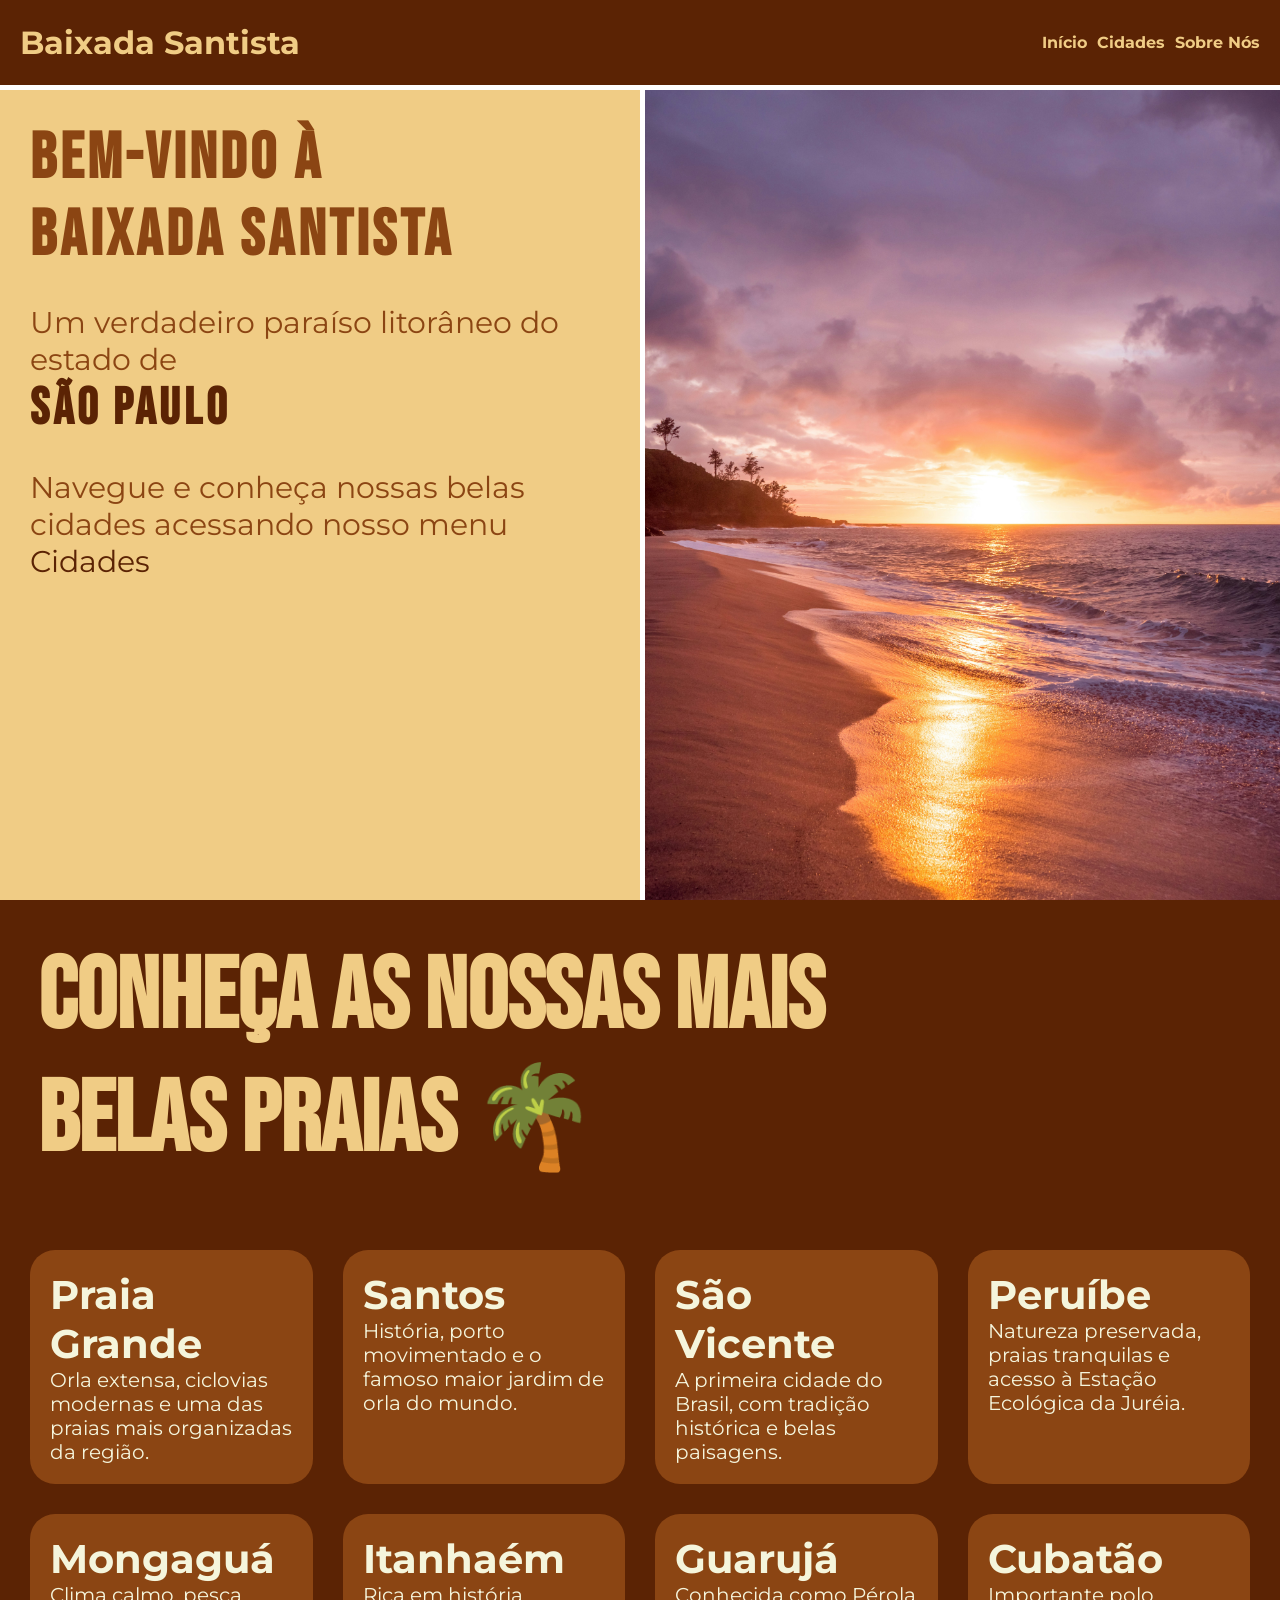
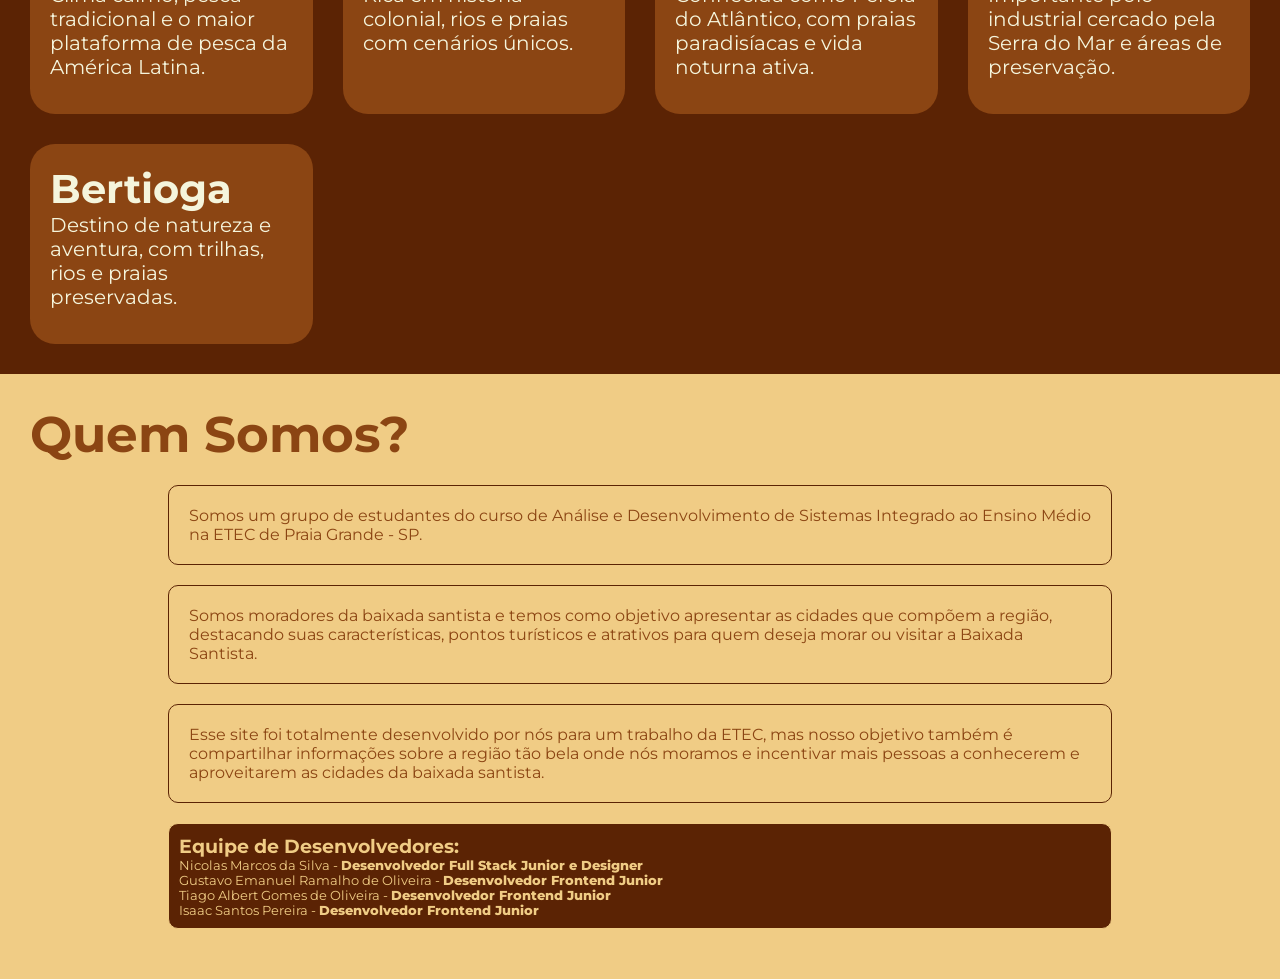
==== index.html @ 5cf37fca "responsividade corrigida e navegação das páginas com o path correto" ====
<!doctype html>
<html lang="en">
  <head>
    <meta charset="UTF-8" />
    <meta name="viewport" content="width=device-width, initial-scale=1.0" />

    <link rel="stylesheet" href="./src/css/vars.css" />
    <link rel="stylesheet" href="./src/css/reset.css" />
    <link rel="stylesheet" href="./src/css/style.css" />
    <link rel="stylesheet" href="./src/css/animations.css" />

    <link
      rel="shortcut icon"
      href="./src/img/wave-abstract.jpg"
      type="image/x-icon"
    />
    <link rel="preconnect" href="https://fonts.googleapis.com" />
    <link rel="preconnect" href="https://fonts.gstatic.com" crossorigin />
    <link
      href="https://fonts.googleapis.com/css2?family=Bebas+Neue&family=Cinzel:wght@400..900&family=Figtree:ital,wght@0,300..900;1,300..900&family=Montserrat:ital,wght@0,100..900;1,100..900&family=Syne:wght@400..800&display=swap"
      rel="stylesheet"
    />
    <title>Baixada Santista</title>
  </head>
  <body id="home">
    <header class="header-navigation">
      <h1>Baixada Santista</h1>
      <nav>
        <ul>
          <li><a href="#home">Início</a></li>
          <li><span class="cities-btn">Cidades</span></li>
          <li><a href="#about-page">Sobre Nós</a></li>
        </ul>
      </nav>
    </header>

    <section class="welcome-section">
      <div class="container-text">
        <h2>
          Bem-vindo à <br />
          <span id="baixada-santista"> Baixada Santista </span>
        </h2>
        <p>
          Um verdadeiro paraíso litorâneo do estado de <br />
          <span class="sao-paulo">São Paulo</span>
        </p>

        <p>
          Navegue e conheça nossas belas cidades acessando nosso menu
          <span class="cities-btn">Cidades</span>
        </p>
      </div>
      <img src="./src/img/por-do-sol.jpg" alt="Homem na praia" />
      <ul id="cities-list">
        <li><a href="./src/pages/praia-grande.html">Praia Grande</a></li>
        <li><a href="./src/pages/santos.html">Santos</a></li>
        <li><a href="./src/pages/sao-vicente.html">São Vicente</a></li>
        <li><a href="./src/pages/peruibe.html">Peruíbe</a></li>
        <li><a href="./src/pages/mongagua.html">Mongaguá</a></li>
        <li><a href="./src/pages/itanhaem.html">Itanhaém</a></li>
        <li><a href="./src/pages/guaruja.html">Guarujá</a></li>
        <li><a href="./src/pages/cubatao.html">Cubatão</a></li>
        <li><a href="./src/pages/bertioga.html">Bertioga</a></li>
      </ul>
    </section>

    <section id="cities">
      <h2>
        Conheça as nossas mais <br />
        belas praias 🌴
      </h2>

      <ul id="cities-cards">
        <li class="cards">
          <a href="./src/pages/praia-grande.html">
            <div class="text-container">
              <h3>Praia Grande</h3>
              <p>
                Orla extensa, ciclovias modernas e uma das praias mais
                organizadas da região.
              </p>
            </div>
          </a>
        </li>

        <li class="cards">
          <a href="./src/pages/santos.html">
            <div class="text-container">
              <h3>Santos</h3>
              <p>
                História, porto movimentado e o famoso maior jardim de orla do
                mundo.
              </p>
            </div>
          </a>
        </li>

        <li class="cards">
          <a href="./src/pages/sao-vicente.html">
            <div class="text-container">
              <h3>São Vicente</h3>
              <p>
                A primeira cidade do Brasil, com tradição histórica e belas
                paisagens.
              </p>
            </div>
          </a>
        </li>

        <li class="cards">
          <a href="./src/pages/peruibe.html">
            <div class="text-container">
              <h3>Peruíbe</h3>
              <p>
                Natureza preservada, praias tranquilas e acesso à Estação
                Ecológica da Juréia.
              </p>
            </div>
          </a>
        </li>

        <li class="cards">
          <a href="./src/pages/mongagua.html">
            <div class="text-container">
              <h3>Mongaguá</h3>
              <p>
                Clima calmo, pesca tradicional e o maior plataforma de pesca da
                América Latina.
              </p>
            </div>
          </a>
        </li>

        <li class="cards">
          <a href="./src/pages/itanhaem.html">
            <div class="text-container">
              <h3>Itanhaém</h3>
              <p>
                Rica em história colonial, rios e praias com cenários únicos.
              </p>
            </div>
          </a>
        </li>

        <li class="cards">
          <a href="./src/pages/guaruja.html">
            <div class="text-container">
              <h3>Guarujá</h3>
              <p>
                Conhecida como Pérola do Atlântico, com praias paradisíacas e
                vida noturna ativa.
              </p>
            </div>
          </a>
        </li>

        <li class="cards">
          <a href="./src/pages/cubatao.html">
            <div class="text-container">
              <h3>Cubatão</h3>
              <p>
                Importante polo industrial cercado pela Serra do Mar e áreas de
                preservação.
              </p>
            </div>
          </a>
        </li>

        <li class="cards">
          <a href="./src/pages/bertioga.html">
            <div class="text-container">
              <h3>Bertioga</h3>
              <p>
                Destino de natureza e aventura, com trilhas, rios e praias
                preservadas.
              </p>
            </div>
          </a>
        </li>
      </ul>
    </section>

    <section id="about-page">
      <h1>Quem Somos?</h1>
      <div class="about-group">
        <ul class="about-group-texts">
          <li>
            <p>
              Somos um grupo de estudantes do curso de Análise e Desenvolvimento
              de Sistemas Integrado ao Ensino Médio na ETEC de Praia Grande -
              SP.
            </p>
          </li>
          <li>
            <p>
              Somos moradores da baixada santista e temos como objetivo
              apresentar as cidades que compõem a região, destacando suas
              características, pontos turísticos e atrativos para quem deseja
              morar ou visitar a Baixada Santista.
            </p>
          </li>

          <li>
            <p>
              Esse site foi totalmente desenvolvido por nós para um trabalho da
              ETEC, mas nosso objetivo também é compartilhar informações sobre a
              região tão bela onde nós moramos e incentivar mais pessoas a
              conhecerem e aproveitarem as cidades da baixada santista.
            </p>
          </li>
        </ul>
        <ul id="members">
          <li>
            <h2>Equipe de Desenvolvedores:</h2>
            <p>
              Nicolas Marcos da Silva -
              <span>Desenvolvedor Full Stack Junior e Designer </span>
            </p>
          </li>
          <li>
            <p>
              Gustavo Emanuel Ramalho de Oliveira -
              <span>Desenvolvedor Frontend Junior</span>
            </p>
          </li>
          <li>
            <p>
              Tiago Albert Gomes de Oliveira -
              <span>Desenvolvedor Frontend Junior</span>
            </p>
          </li>
          <li>
            <p>
              Isaac Santos Pereira - <span>Desenvolvedor Frontend Junior</span>
            </p>
          </li>
        </ul>
      </div>
    </section>
    <script src="./src/scripts/script.js"></script>
  </body>
</html>
---- src/css/vars.css ----
:root {
  --primary: #f0cc85;
  --secondary: #5b2304;
  --text: #8b4513;
}
---- src/css/style.css ----
html {
  scroll-behavior: smooth;
  overflow-x: hidden;
  max-width: 100vw;
}

body {
  font-family: "Montserrat", sans-serif;
  background-color: var(--primary);
  color: var(--text);
  overflow-x: hidden;
  max-width: 100vw;
}

/* Página Inicial */

.header-navigation {
  display: flex;
  justify-content: space-between;
  align-items: center;
  padding: 0 20px;
  width: 100vw;
  height: 10vh;
  font-size: clamp(8px, 2vw, 16px);
  /* border-bottom: solid 4px ; */
  background-color: var(--secondary);
  color: var(--primary);
  position: fixed;
  border-bottom: solid 5px white;
  z-index: 100;
}

.header-navigation nav ul {
  display: flex;
  gap: 10px;
  font-weight: 700;
  position: relative;
}
.header-navigation ul li{
  position: relative;
}
.header-navigation ul li a::after, .cities-btn::after {
  content: "";
  position: absolute;
  left: 0;
  bottom: -3px;
  height: 2px;
  background-color: white;
  width: 0%; 
  transition: width 0.4s ease-in-out;
}

.header-navigation ul li a:hover::after, 
.cities-btn:hover::after{
  width: 100%;
}

.welcome-section {
  display: flex;
  justify-content: space-between;
  height: 90vh;
  width: 100%;
  margin-top: 10vh;
}
.welcome-section img {
  width: 50%;
  height: 100%;
  /* border-radius: 40px 0 0 40px; */
  border-left: solid 5px white;
  border-right: none;
  object-fit: cover;
  animation: enter 1s ease-in-out;
}

.container-text {
  padding: 30px;
  width: 50%;
}

.container-text h2 {
  animation: fadeIn 1s ease-out;
  font-family: "Bebas Neue";
  letter-spacing: 4px;
  font-size: clamp(16px, 5vw, 80px);
}

.container-text p{
  font-size: clamp(10px, 3vw, 30px);
  margin-top: 30px;
  animation: fadeIn 1.5s ease-out;
}

p{
  animation: fadeIn 1.5s ease-out;
}

.sao-paulo {
  font-family: "Bebas Neue", sans-serif;
  color: var(--secondary);
  font-size: 4vw;
  font-weight: 700;
  letter-spacing: 4px;
  margin-top: 10px;
  animation: 1s fadeIn alternate forwards;
  position: relative;
}

.container-text .cities-btn {
  color: var(--secondary);
}

.cities-btn {
  cursor: pointer;
}

#cities-list {
  display: flex;
  flex-direction: column;
  align-items: center;
  justify-content: center;
  gap: 30px;
  border-radius: 20px;
  background-color: var(--secondary);
  padding: 30px;
  padding-top: 220px;
  position: fixed;
  top: 10vh;
  right: 0;
  z-index: 100;
  overflow-y: auto;
  max-height: 40vh;
  transform: translateX(100%);
  color: white;
  border: solid 2px;
}

#cities-list li a {
  transition: 0.5s all ease;
  cursor: pointer;
  padding: 15px;
  border-radius: 10px;
}

#cities-list li a:hover {
  background-color: var(--primary);
  color: var(--secondary);
}

/* Fim da primeira página */

.city-page {
  min-height: 90vh;
}
 
.about-city {
  display: flex;
  height: 100%;
  width: 100%;
}

.about-city-texts {
  width: 50%;
  height: 50%;
  /* padding-top: 10vh; */
  padding: 10vh 30px 30px 30px;
}

.city-name {
  color: var(--secondary);
  font-size: clamp(20px,10vw, 100px);
  font-weight: 700;
  font-family: 'Bebas Neue';
  letter-spacing: 4px;
  margin-top: 5vh;
  animation: 1s fadeIn alternate forwards;
}

.about-city-texts p {
  margin: 15px;
  font-size: clamp(12px, 2vw, 20px);
}

.city-img {
  width: 50%;
  height: 90vh;
  position: fixed;
  top: 10vh;
  right: 0;
  border-left: solid 4px;
  object-fit: cover;
  animation: 1s enter ease-in-out forwards;
}

#cubatao img{
  object-position:30% ;
}

#cities{
  min-height: 100vh;
  /* background-color: black; */
  background-color: var(--secondary);
  color: var(--primary);
}

#cities h2{
  font-family:'Bebas Neue', sans-serif;
  font-size: clamp(20px, 10vw, 100px);
  color: var(--primary);
  width: 100%;
  padding: 3vw; 
  /* letter-spacing: 3px; */
}

#cities-cards {
  display: grid;
  grid-template-columns: repeat(auto-fit, minmax(250px ,1fr));
  gap: 30px; 
  padding: 30px;
}

.cards{
  display: flex;
  justify-content: center;
  align-items: center;
  background-color:saddlebrown; 
  color: beige;
  /* padding: 30px; */
  min-height: 200px;
  height: 100%;
  border-radius: 25px;
  transition: 0.5s;
}

.cards:hover{
  transform: scale3d(1.1, 1.1, 1.1);
  border: solid 2px white;
}

#text-container{
  width: 100%;
}
.cards a {
  width: 100%;
  height: 100%;
}
.cards h3{
  font-size: clamp(16px, 4vw, 40px);
}

.cards p {
  font-size: clamp(12px,2vw, 20px);
}

.text-container{
  padding: 20px;
}

@media (max-width: 425px) {
  .about-city-texts {
    padding: 10vh 10px 10px 10px;
  }
}

#about-page{
  display: flex;
  flex-direction: column;
  align-items: center;
  justify-content: center;
  padding: 30px;
}

.about-group{
  display: flex;
  flex-direction: column;
  align-items: center;
  gap: 20px;
  padding: 20px;
}

#about-page h1{
  width: 100%;
  /* padding: 3vh; */
  font-size: clamp(16px,8vw,50px);
}

.about-group-texts {
  display: flex;
  flex-direction: column;
  align-items: center;
  justify-content: center;
  gap: 20px;
  width: 80%;
}

.about-group-texts p{
  font-size: clamp(16px,1vw,30px);
  padding: 20px;
  border-radius: 10px;
  border: solid 1px var(--secondary);
  border-radius: 10px;
}

#members{
  padding: 10px ;
  border: solid 1px;
  border-radius: 10px;
  width: 80%;
  background-color: var(--secondary);
  color: var(--primary);
  font-size: clamp(10px,1vw,30px);
  animation: 1s fadeIn ease-in-out forwards;
}

#members ul{
  padding: 10px;
  list-style-type:circle;
}

#members span {
  font-weight: 800; 
}
---- src/css/animations.css ----
@keyframes fadeIn {
  0% {
    transform: translateY(100%);
    opacity: 0;
  }

  100% {
    transform: translateY(0);
    opacity: 1;
  }
}

@keyframes enter {
  0% {
    transform: translateX(100%);
    opacity: 0;
  }

  100% {
    transform: translateX(0);
    opacity: 1;
  }
}

.enter {
  animation: 1s enter alternate forwards;
}
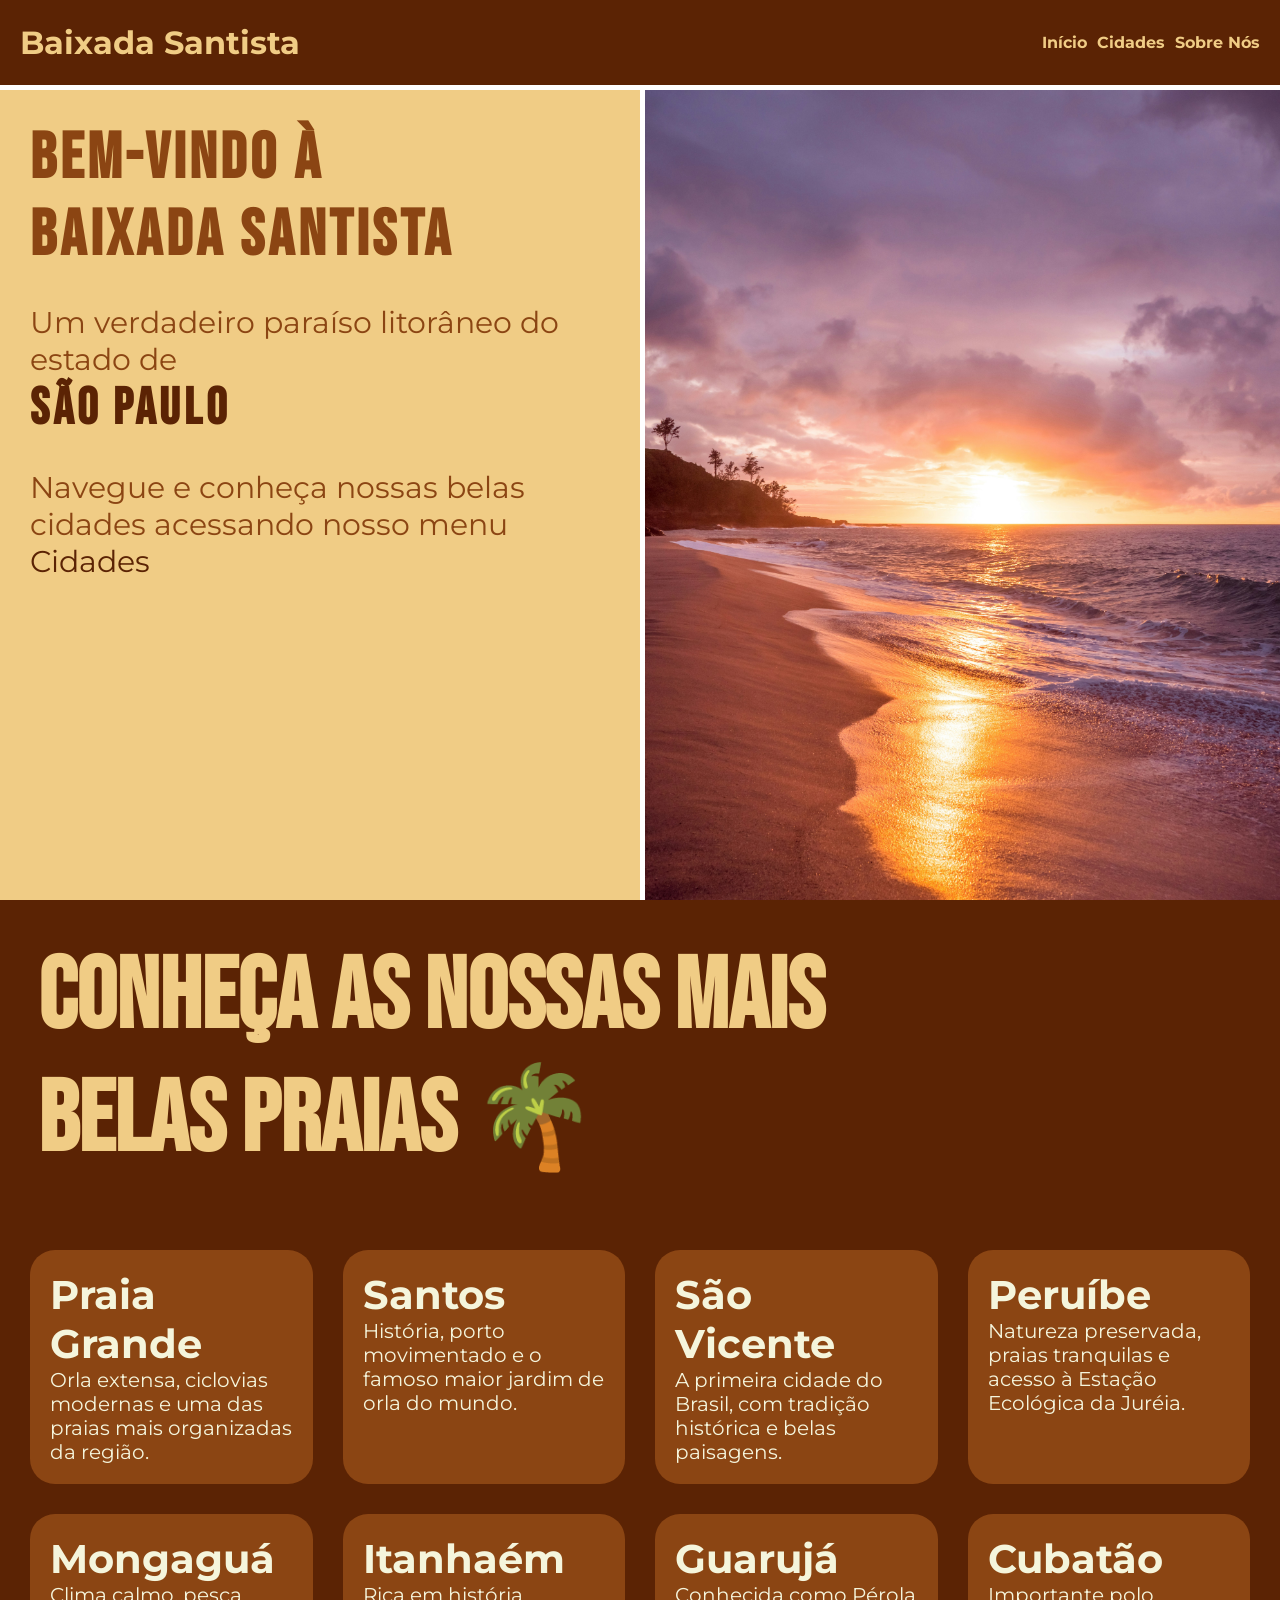
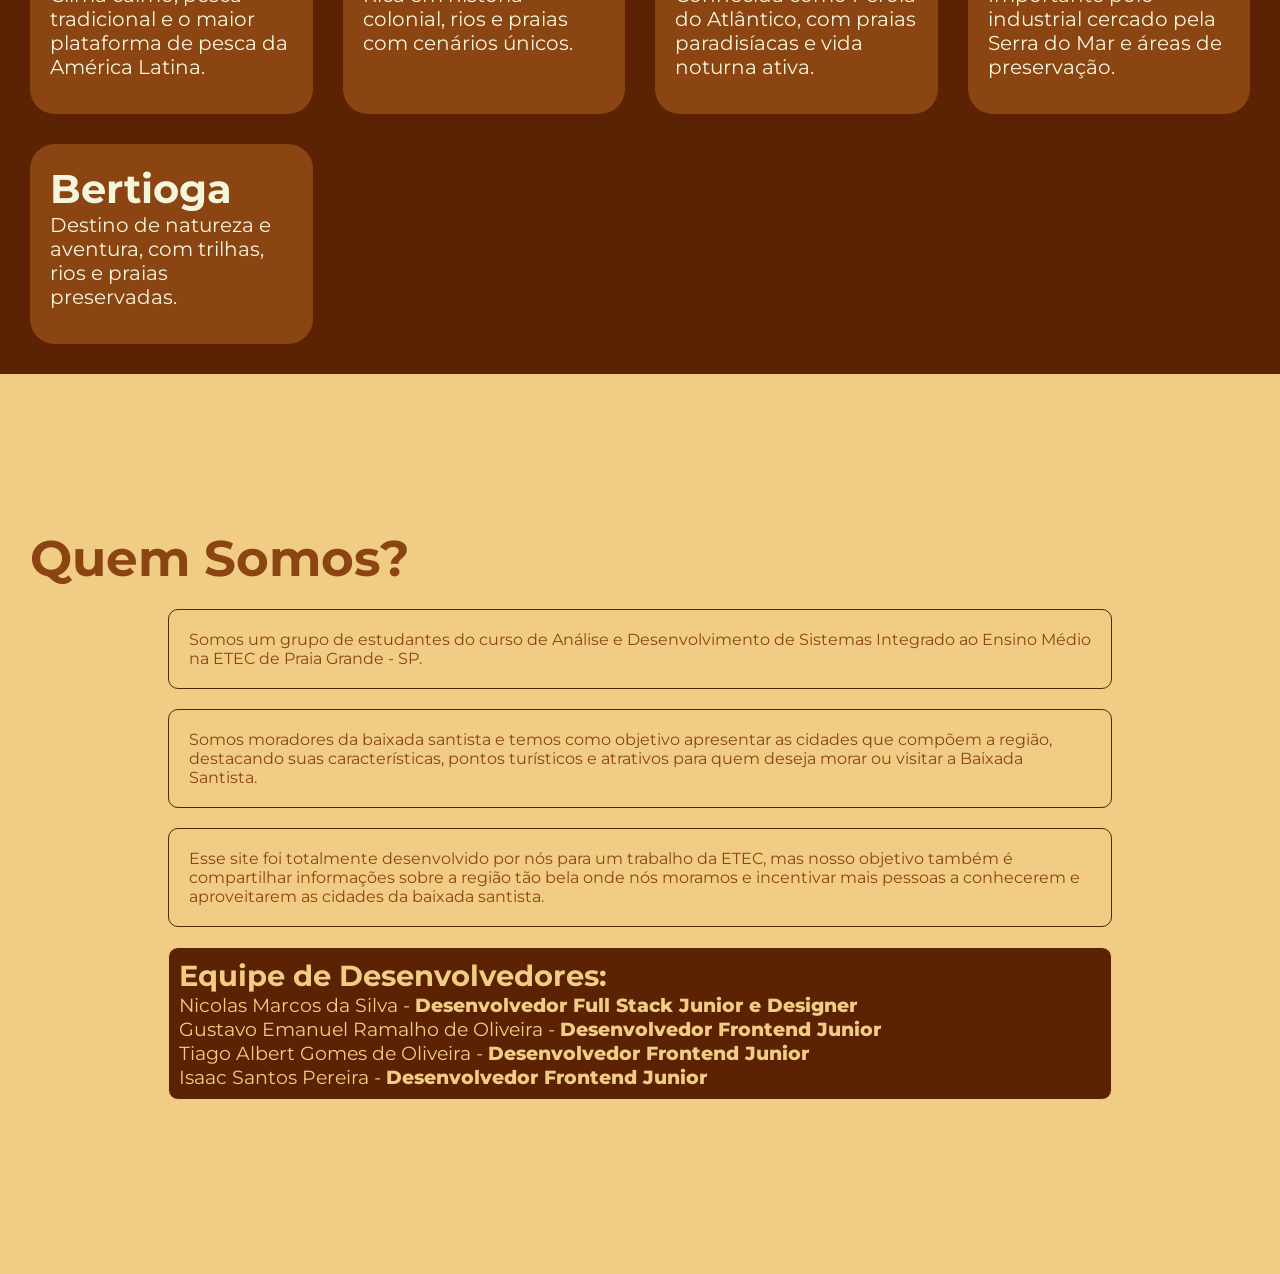
==== commit 808a6283: "problema do link de página interna resolvido" ====
--- a/index.html
+++ b/index.html
@@ -181,7 +181,7 @@
     </section>
 
     <section id="about-page">
-      <h1>Quem Somos?</h1>
+      <h1 id="about-page-title">Quem Somos?</h1>
       <div class="about-group">
         <ul class="about-group-texts">
           <li>
--- a/src/css/style.css
+++ b/src/css/style.css
@@ -2,8 +2,8 @@
   scroll-behavior: smooth;
   overflow-x: hidden;
   max-width: 100vw;
-}
-
+  scroll-padding-top: 10vh; 
+}
 body {
   font-family: "Montserrat", sans-serif;
   background-color: var(--primary);
@@ -22,7 +22,6 @@
   width: 100vw;
   height: 10vh;
   font-size: clamp(8px, 2vw, 16px);
-  /* border-bottom: solid 4px ; */
   background-color: var(--secondary);
   color: var(--primary);
   position: fixed;
@@ -267,6 +266,7 @@
   align-items: center;
   justify-content: center;
   padding: 30px;
+  min-height: 100vh;
 }
 
 .about-group{
@@ -279,7 +279,6 @@
 
 #about-page h1{
   width: 100%;
-  /* padding: 3vh; */
   font-size: clamp(16px,8vw,50px);
 }
 
@@ -307,7 +306,7 @@
   width: 80%;
   background-color: var(--secondary);
   color: var(--primary);
-  font-size: clamp(10px,1vw,30px);
+  font-size: clamp(10px,1.5vw,30px);
   animation: 1s fadeIn ease-in-out forwards;
 }
 
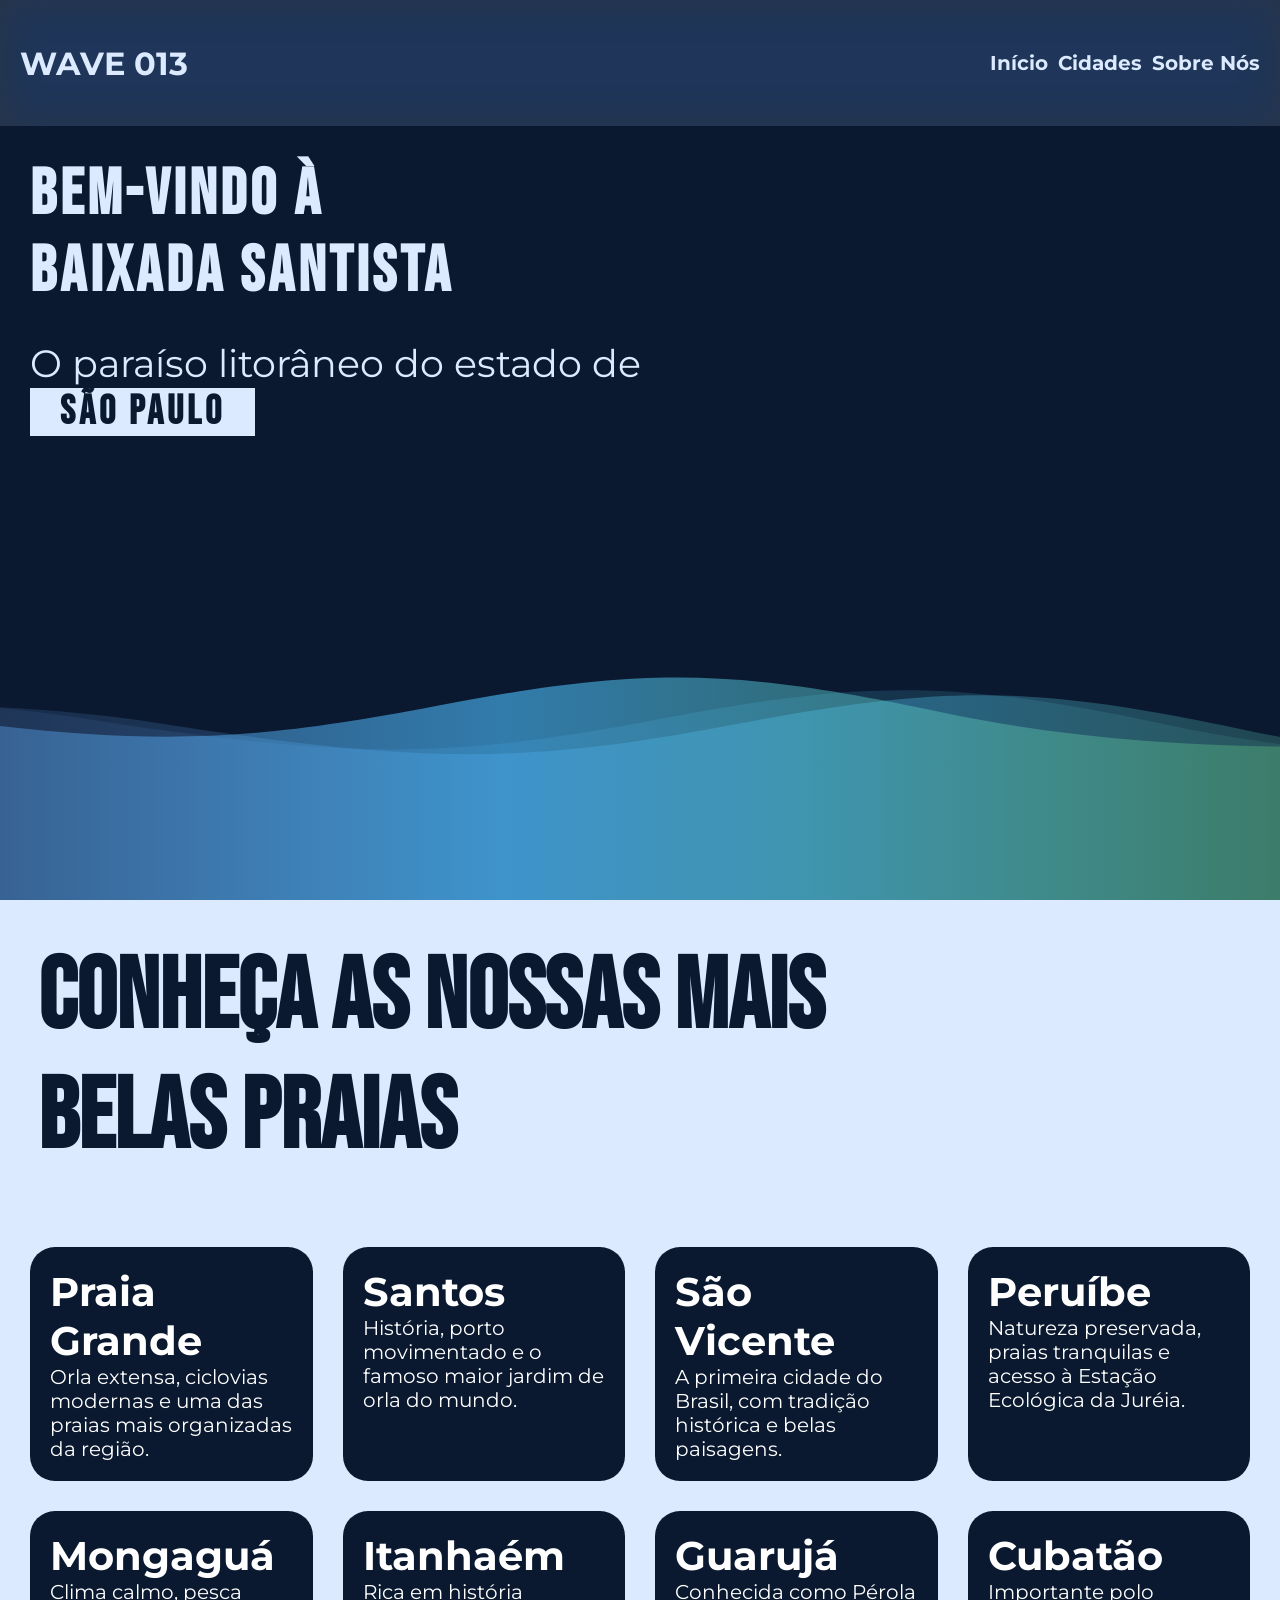
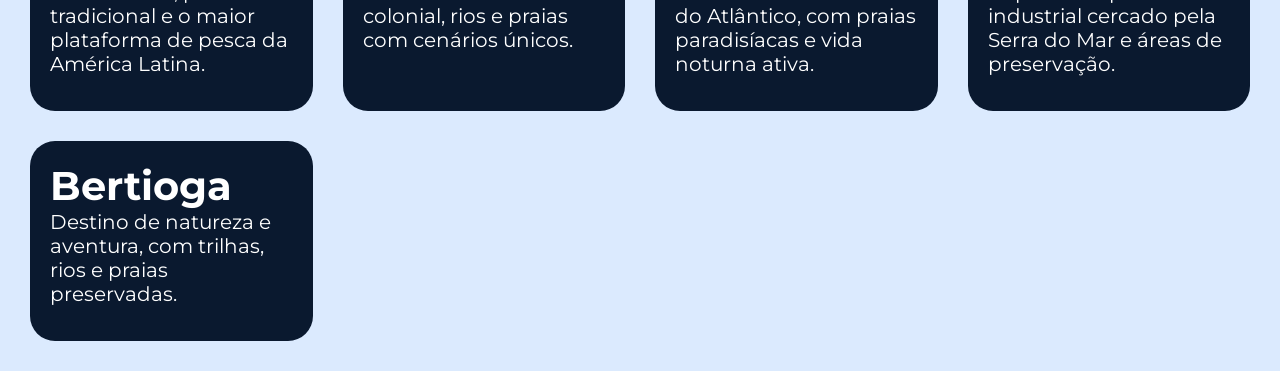
==== commit 7cee1657: "redesenho do site" ====
--- a/index.html
+++ b/index.html
@@ -1,5 +1,5 @@
 <!doctype html>
-<html lang="en">
+<html lang="pt-BR">
   <head>
     <meta charset="UTF-8" />
     <meta name="viewport" content="width=device-width, initial-scale=1.0" />
@@ -20,11 +20,11 @@
       href="https://fonts.googleapis.com/css2?family=Bebas+Neue&family=Cinzel:wght@400..900&family=Figtree:ital,wght@0,300..900;1,300..900&family=Montserrat:ital,wght@0,100..900;1,100..900&family=Syne:wght@400..800&display=swap"
       rel="stylesheet"
     />
-    <title>Baixada Santista</title>
+    <title>Wave 013</title>
   </head>
   <body id="home">
     <header class="header-navigation">
-      <h1>Baixada Santista</h1>
+      <h1>WAVE 013</h1>
       <nav>
         <ul>
           <li><a href="#home">Início</a></li>
@@ -34,152 +34,232 @@
       </nav>
     </header>
 
-    <section class="welcome-section">
-      <div class="container-text">
+    <main>
+      <!-- <div id="surfboard-container">
+        <img 
+          src="./src/img/surfboard.png"
+          alt="Prancha de Surf"
+          id="surfboard-img"
+        />
+      </div> -->
+
+      <section class="welcome-section">
+        <div class="container-text">
+          <h2>
+            Bem-vindo à <br />
+            <span id="baixada-santista"> Baixada Santista </span>
+          </h2>
+          <p>
+            O paraíso litorâneo do estado de <br />
+            <span class="sao-paulo">São Paulo</span>
+          </p>
+        </div>
+
+        <ul id="cities-list">
+          <li><a href="./src/pages/praia-grande.html">Praia Grande</a></li>
+          <li><a href="./src/pages/santos.html">Santos</a></li>
+          <li><a href="./src/pages/sao-vicente.html">São Vicente</a></li>
+          <li><a href="./src/pages/peruibe.html">Peruíbe</a></li>
+          <li><a href="./src/pages/mongagua.html">Mongaguá</a></li>
+          <li><a href="./src/pages/itanhaem.html">Itanhaém</a></li>
+          <li><a href="./src/pages/guaruja.html">Guarujá</a></li>
+          <li><a href="./src/pages/cubatao.html">Cubatão</a></li>
+          <li><a href="./src/pages/bertioga.html">Bertioga</a></li>
+        </ul>
+
+        <svg
+          version="1.1"
+          xmlns="http://www.w3.org/2000/svg"
+          xmlns:xlink="http://www.w3.org/1999/xlink"
+          x="0px"
+          y="0px"
+          width="100%"
+          height="100%"
+          viewBox="0 0 1600 900"
+          preserveAspectRatio="xMidYMax slice"
+        >
+          <defs> 
+            <linearGradient id="bg">
+              <stop
+                offset="0%"
+                style="stop-color: rgba(130, 158, 249, 0.06)"
+              ></stop>
+              <stop
+                offset="50%"
+                style="stop-color: rgba(76, 190, 255, 0.6)"
+              ></stop>
+              <stop
+                offset="100%"
+                style="stop-color: rgba(115, 209, 72, 0.2)"
+              ></stop>
+            </linearGradient>
+            <path
+              id="wave"
+              fill="url(#bg)"
+              d="M-363.852,502.589c0,0,236.988-41.997,505.475,0
+	s371.981,38.998,575.971,0s293.985-39.278,505.474,5.859s493.475,48.368,716.963-4.995v560.106H-363.852V502.589z"
+            />
+          </defs>
+          <g>
+            <use xlink:href="#wave" opacity=".3">
+              <animateTransform
+                attributeName="transform"
+                attributeType="XML"
+                type="translate"
+                dur="10s"
+                calcMode="spline"
+                values="270 230; -334 180; 270 230"
+                keyTimes="0; .5; 1"
+                keySplines="0.42, 0, 0.58, 1.0;0.42, 0, 0.58, 1.0"
+                repeatCount="indefinite"
+              />
+            </use>
+            <use xlink:href="#wave" opacity=".6">
+              <animateTransform
+                attributeName="transform"
+                attributeType="XML"
+                type="translate"
+                dur="4s"
+                calcMode="spline"
+                values="-270 230;243 220;-270 230"
+                keyTimes="0; .6; 1"
+                keySplines="0.42, 0, 0.58, 1.0;0.42, 0, 0.58, 1.0"
+                repeatCount="indefinite"
+              />
+            </use>
+            <use xlink:href="#wave" opacty=".9">
+              <animateTransform
+                attributeName="transform"
+                attributeType="XML"
+                type="translate"
+                dur="6s"
+                calcMode="spline"
+                values="0 230;-140 200;0 230"
+                keyTimes="0; .4; 1"
+                keySplines="0.42, 0, 0.58, 1.0;0.42, 0, 0.58, 1.0"
+                repeatCount="indefinite"
+              />
+            </use>
+          </g>
+        </svg>
+      </section>
+
+      <section id="cities">
         <h2>
-          Bem-vindo à <br />
-          <span id="baixada-santista"> Baixada Santista </span>
+          Conheça as nossas mais <br />
+          belas praias
         </h2>
-        <p>
-          Um verdadeiro paraíso litorâneo do estado de <br />
-          <span class="sao-paulo">São Paulo</span>
-        </p>
-
-        <p>
-          Navegue e conheça nossas belas cidades acessando nosso menu
-          <span class="cities-btn">Cidades</span>
-        </p>
-      </div>
-      <img src="./src/img/por-do-sol.jpg" alt="Homem na praia" />
-      <ul id="cities-list">
-        <li><a href="./src/pages/praia-grande.html">Praia Grande</a></li>
-        <li><a href="./src/pages/santos.html">Santos</a></li>
-        <li><a href="./src/pages/sao-vicente.html">São Vicente</a></li>
-        <li><a href="./src/pages/peruibe.html">Peruíbe</a></li>
-        <li><a href="./src/pages/mongagua.html">Mongaguá</a></li>
-        <li><a href="./src/pages/itanhaem.html">Itanhaém</a></li>
-        <li><a href="./src/pages/guaruja.html">Guarujá</a></li>
-        <li><a href="./src/pages/cubatao.html">Cubatão</a></li>
-        <li><a href="./src/pages/bertioga.html">Bertioga</a></li>
-      </ul>
-    </section>
-
-    <section id="cities">
-      <h2>
-        Conheça as nossas mais <br />
-        belas praias 🌴
-      </h2>
-
-      <ul id="cities-cards">
-        <li class="cards">
-          <a href="./src/pages/praia-grande.html">
-            <div class="text-container">
-              <h3>Praia Grande</h3>
-              <p>
-                Orla extensa, ciclovias modernas e uma das praias mais
-                organizadas da região.
-              </p>
-            </div>
-          </a>
-        </li>
-
-        <li class="cards">
-          <a href="./src/pages/santos.html">
-            <div class="text-container">
-              <h3>Santos</h3>
-              <p>
-                História, porto movimentado e o famoso maior jardim de orla do
-                mundo.
-              </p>
-            </div>
-          </a>
-        </li>
-
-        <li class="cards">
-          <a href="./src/pages/sao-vicente.html">
-            <div class="text-container">
-              <h3>São Vicente</h3>
-              <p>
-                A primeira cidade do Brasil, com tradição histórica e belas
-                paisagens.
-              </p>
-            </div>
-          </a>
-        </li>
-
-        <li class="cards">
-          <a href="./src/pages/peruibe.html">
-            <div class="text-container">
-              <h3>Peruíbe</h3>
-              <p>
-                Natureza preservada, praias tranquilas e acesso à Estação
-                Ecológica da Juréia.
-              </p>
-            </div>
-          </a>
-        </li>
-
-        <li class="cards">
-          <a href="./src/pages/mongagua.html">
-            <div class="text-container">
-              <h3>Mongaguá</h3>
-              <p>
-                Clima calmo, pesca tradicional e o maior plataforma de pesca da
-                América Latina.
-              </p>
-            </div>
-          </a>
-        </li>
-
-        <li class="cards">
-          <a href="./src/pages/itanhaem.html">
-            <div class="text-container">
-              <h3>Itanhaém</h3>
-              <p>
-                Rica em história colonial, rios e praias com cenários únicos.
-              </p>
-            </div>
-          </a>
-        </li>
-
-        <li class="cards">
-          <a href="./src/pages/guaruja.html">
-            <div class="text-container">
-              <h3>Guarujá</h3>
-              <p>
-                Conhecida como Pérola do Atlântico, com praias paradisíacas e
-                vida noturna ativa.
-              </p>
-            </div>
-          </a>
-        </li>
-
-        <li class="cards">
-          <a href="./src/pages/cubatao.html">
-            <div class="text-container">
-              <h3>Cubatão</h3>
-              <p>
-                Importante polo industrial cercado pela Serra do Mar e áreas de
-                preservação.
-              </p>
-            </div>
-          </a>
-        </li>
-
-        <li class="cards">
-          <a href="./src/pages/bertioga.html">
-            <div class="text-container">
-              <h3>Bertioga</h3>
-              <p>
-                Destino de natureza e aventura, com trilhas, rios e praias
-                preservadas.
-              </p>
-            </div>
-          </a>
-        </li>
-      </ul>
-    </section>
-
+
+        <ul id="cities-cards">
+          <li class="cards">
+            <a href="./src/pages/praia-grande.html">
+              <div class="text-container">
+                <h3>Praia Grande</h3>
+                <p>
+                  Orla extensa, ciclovias modernas e uma das praias mais
+                  organizadas da região.
+                </p>
+              </div>
+            </a>
+          </li>
+
+          <li class="cards">
+            <a href="./src/pages/santos.html">
+              <div class="text-container">
+                <h3>Santos</h3>
+                <p>
+                  História, porto movimentado e o famoso maior jardim de orla do
+                  mundo.
+                </p>
+              </div>
+            </a>
+          </li>
+
+          <li class="cards">
+            <a href="./src/pages/sao-vicente.html">
+              <div class="text-container">
+                <h3>São Vicente</h3>
+                <p>
+                  A primeira cidade do Brasil, com tradição histórica e belas
+                  paisagens.
+                </p>
+              </div>
+            </a>
+          </li>
+
+          <li class="cards">
+            <a href="./src/pages/peruibe.html">
+              <div class="text-container">
+                <h3>Peruíbe</h3>
+                <p>
+                  Natureza preservada, praias tranquilas e acesso à Estação
+                  Ecológica da Juréia.
+                </p>
+              </div>
+            </a>
+          </li>
+
+          <li class="cards">
+            <a href="./src/pages/mongagua.html">
+              <div class="text-container">
+                <h3>Mongaguá</h3>
+                <p>
+                  Clima calmo, pesca tradicional e o maior plataforma de pesca
+                  da América Latina.
+                </p>
+              </div>
+            </a>
+          </li>
+
+          <li class="cards">
+            <a href="./src/pages/itanhaem.html">
+              <div class="text-container">
+                <h3>Itanhaém</h3>
+                <p>
+                  Rica em história colonial, rios e praias com cenários únicos.
+                </p>
+              </div>
+            </a>
+          </li>
+
+          <li class="cards">
+            <a href="./src/pages/guaruja.html">
+              <div class="text-container">
+                <h3>Guarujá</h3>
+                <p>
+                  Conhecida como Pérola do Atlântico, com praias paradisíacas e
+                  vida noturna ativa.
+                </p>
+              </div>
+            </a>
+          </li>
+
+          <li class="cards">
+            <a href="./src/pages/cubatao.html">
+              <div class="text-container">
+                <h3>Cubatão</h3>
+                <p>
+                  Importante polo industrial cercado pela Serra do Mar e áreas
+                  de preservação.
+                </p>
+              </div>
+            </a>
+          </li>
+
+          <li class="cards">
+            <a href="./src/pages/bertioga.html">
+              <div class="text-container">
+                <h3>Bertioga</h3>
+                <p>
+                  Destino de natureza e aventura, com trilhas, rios e praias
+                  preservadas.
+                </p>
+              </div>
+            </a>
+          </li>
+        </ul>
+      </section>
+      <!--
     <section id="about-page">
       <h1 id="about-page-title">Quem Somos?</h1>
       <div class="about-group">
@@ -237,6 +317,8 @@
         </ul>
       </div>
     </section>
+  -->
+    </main>
     <script src="./src/scripts/script.js"></script>
   </body>
 </html>
--- a/src/css/vars.css
+++ b/src/css/vars.css
@@ -1,5 +1,5 @@
-:root {
-  --primary: #f0cc85;
-  --secondary: #5b2304;
-  --text: #8b4513;
+:root {  
+  --primary: #0A192F;
+  --secondary: #12a5d6;
+  --text: #DBEAFE;
 }
--- a/src/css/style.css
+++ b/src/css/style.css
@@ -1,32 +1,38 @@
 html {
   scroll-behavior: smooth;
-  overflow-x: hidden;
   max-width: 100vw;
-  scroll-padding-top: 10vh; 
+  scroll-padding-top: 10vh;
 }
 body {
   font-family: "Montserrat", sans-serif;
   background-color: var(--primary);
   color: var(--text);
-  overflow-x: hidden;
   max-width: 100vw;
 }
 
-/* Página Inicial */
-
+main {
+  position: relative;
+}
 .header-navigation {
   display: flex;
   justify-content: space-between;
   align-items: center;
   padding: 0 20px;
   width: 100vw;
-  height: 10vh;
+  height: 14vh;
   font-size: clamp(8px, 2vw, 16px);
-  background-color: var(--secondary);
-  color: var(--primary);
+  color: var(--text);
   position: fixed;
-  border-bottom: solid 5px white;
   z-index: 100;
+  background: rgba(255, 255, 255, 0.12);
+  backdrop-filter: blur(20px) saturate(180%);
+  -webkit-backdrop-filter: blur(20px) saturate(180%);
+  transition: 1s ease-in-out background;
+}
+
+.header-navigation.dark-theme,
+#cities-list.dark-theme {
+  background: var(--primary);
 }
 
 .header-navigation nav ul {
@@ -35,68 +41,94 @@
   font-weight: 700;
   position: relative;
 }
-.header-navigation ul li{
-  position: relative;
-}
-.header-navigation ul li a::after, .cities-btn::after {
+.header-navigation ul li {
+  position: relative;
+  font-size: clamp(12px, 2vw, 20px);
+}
+.header-navigation ul li a::after,
+.cities-btn::after {
   content: "";
   position: absolute;
   left: 0;
   bottom: -3px;
   height: 2px;
   background-color: white;
-  width: 0%; 
+  width: 0%;
   transition: width 0.4s ease-in-out;
 }
 
-.header-navigation ul li a:hover::after, 
-.cities-btn:hover::after{
+.header-navigation ul li a:hover::after,
+.cities-btn:hover::after {
   width: 100%;
 }
 
 .welcome-section {
   display: flex;
   justify-content: space-between;
-  height: 90vh;
-  width: 100%;
-  margin-top: 10vh;
-}
-.welcome-section img {
-  width: 50%;
-  height: 100%;
-  /* border-radius: 40px 0 0 40px; */
-  border-left: solid 5px white;
-  border-right: none;
-  object-fit: cover;
-  animation: enter 1s ease-in-out;
+  height: 100vh;
+  width: 100%;
+  padding-top: 14vh;
+  position: relative;
 }
 
 .container-text {
   padding: 30px;
-  width: 50%;
-}
-
+  width: 100%;
+}
+svg {
+  position: absolute;
+  z-index: -1;
+  top: 0%;
+  left: 0;
+  width: 100%;
+  height: 100%;
+  box-sizing: border-box;
+  display: block;
+  background-color: var(--primary);
+  background-image: linear-gradient(to bottom, var(--primary));
+}
+/* #surfboard-container {
+  position: absolute;
+  top: 0%;
+  right: 5%;
+  z-index: 10;
+  width: 30%;
+  height: 50%;
+
+  pointer-events: none;
+}
+
+#surfboard-img {
+  position: sticky;
+  top: 100px;
+
+  width: 100%;
+  height: auto;
+
+  display: block;
+  z-index: 10;
+  rotate: 150deg;
+  z-index: 10;
+} */
 .container-text h2 {
   animation: fadeIn 1s ease-out;
   font-family: "Bebas Neue";
   letter-spacing: 4px;
-  font-size: clamp(16px, 5vw, 80px);
-}
-
-.container-text p{
-  font-size: clamp(10px, 3vw, 30px);
+  font-size: clamp(35px, 5vw, 80px);
+}
+
+.container-text p {
+  font-size: clamp(30px, 3vw, 40px);
   margin-top: 30px;
   animation: fadeIn 1.5s ease-out;
 }
 
-p{
-  animation: fadeIn 1.5s ease-out;
-}
-
 .sao-paulo {
   font-family: "Bebas Neue", sans-serif;
-  color: var(--secondary);
-  font-size: 4vw;
+  color: var(--primary);
+  background-color: var(--text);
+  padding: 0 30px;
+  font-size: clamp(30px, 4vw, 40px);
   font-weight: 700;
   letter-spacing: 4px;
   margin-top: 10px;
@@ -118,19 +150,22 @@
   align-items: center;
   justify-content: center;
   gap: 30px;
-  border-radius: 20px;
-  background-color: var(--secondary);
+  /* border-radius: 0 0 0 20px; */
   padding: 30px;
-  padding-top: 220px;
   position: fixed;
-  top: 10vh;
+  top: 14vh;
   right: 0;
   z-index: 100;
   overflow-y: auto;
-  max-height: 40vh;
+  height: 100%;
+  max-height: 86vh;
   transform: translateX(100%);
   color: white;
-  border: solid 2px;
+  z-index: 100;
+  background: rgba(255, 255, 255, 0.12);
+  backdrop-filter: blur(20px) saturate(180%);
+  -webkit-backdrop-filter: blur(20px) saturate(180%);
+  transition: 1s ease-in-out background;
 }
 
 #cities-list li a {
@@ -142,15 +177,12 @@
 
 #cities-list li a:hover {
   background-color: var(--primary);
-  color: var(--secondary);
-}
-
-/* Fim da primeira página */
+}
 
 .city-page {
   min-height: 90vh;
 }
- 
+
 .about-city {
   display: flex;
   height: 100%;
@@ -160,17 +192,19 @@
 .about-city-texts {
   width: 50%;
   height: 50%;
-  /* padding-top: 10vh; */
   padding: 10vh 30px 30px 30px;
 }
 
 .city-name {
-  color: var(--secondary);
-  font-size: clamp(20px,10vw, 100px);
+  color: var(--primary);
+  background-color: var(--text);
+  width: fit-content;
+  padding: 0 20px;
+  font-size: clamp(20px, 10vw, 80px);
   font-weight: 700;
-  font-family: 'Bebas Neue';
+  font-family: "Bebas Neue";
   letter-spacing: 4px;
-  margin-top: 5vh;
+  margin-top: 6vh;
   animation: 1s fadeIn alternate forwards;
 }
 
@@ -190,67 +224,64 @@
   animation: 1s enter ease-in-out forwards;
 }
 
-#cubatao img{
-  object-position:30% ;
-}
-
-#cities{
+#cubatao img {
+  object-position: 30%;
+}
+
+#cities {
   min-height: 100vh;
-  /* background-color: black; */
-  background-color: var(--secondary);
-  color: var(--primary);
-}
-
-#cities h2{
-  font-family:'Bebas Neue', sans-serif;
+  background-color: var(--text);
+  color: var(--primary);
+}
+
+#cities h2 {
+  font-family: "Bebas Neue", sans-serif;
   font-size: clamp(20px, 10vw, 100px);
   color: var(--primary);
   width: 100%;
-  padding: 3vw; 
-  /* letter-spacing: 3px; */
+  padding: 3vw;
 }
 
 #cities-cards {
   display: grid;
-  grid-template-columns: repeat(auto-fit, minmax(250px ,1fr));
-  gap: 30px; 
+  grid-template-columns: repeat(auto-fit, minmax(250px, 1fr));
+  gap: 30px;
   padding: 30px;
 }
 
-.cards{
+.cards {
   display: flex;
   justify-content: center;
   align-items: center;
-  background-color:saddlebrown; 
-  color: beige;
-  /* padding: 30px; */
+  background-color: var(--primary);
+  color: white;
   min-height: 200px;
   height: 100%;
   border-radius: 25px;
   transition: 0.5s;
 }
 
-.cards:hover{
+.cards:hover {
   transform: scale3d(1.1, 1.1, 1.1);
   border: solid 2px white;
 }
 
-#text-container{
+#text-container {
   width: 100%;
 }
 .cards a {
   width: 100%;
   height: 100%;
 }
-.cards h3{
+.cards h3 {
   font-size: clamp(16px, 4vw, 40px);
 }
 
 .cards p {
-  font-size: clamp(12px,2vw, 20px);
-}
-
-.text-container{
+  font-size: clamp(12px, 2vw, 20px);
+}
+
+.text-container {
   padding: 20px;
 }
 
@@ -260,7 +291,7 @@
   }
 }
 
-#about-page{
+#about-page {
   display: flex;
   flex-direction: column;
   align-items: center;
@@ -269,7 +300,7 @@
   min-height: 100vh;
 }
 
-.about-group{
+.about-group {
   display: flex;
   flex-direction: column;
   align-items: center;
@@ -277,9 +308,9 @@
   padding: 20px;
 }
 
-#about-page h1{
-  width: 100%;
-  font-size: clamp(16px,8vw,50px);
+#about-page h1 {
+  width: 100%;
+  font-size: clamp(16px, 8vw, 50px);
 }
 
 .about-group-texts {
@@ -291,30 +322,30 @@
   width: 80%;
 }
 
-.about-group-texts p{
-  font-size: clamp(16px,1vw,30px);
+.about-group-texts p {
+  font-size: clamp(16px, 1vw, 30px);
   padding: 20px;
   border-radius: 10px;
   border: solid 1px var(--secondary);
   border-radius: 10px;
 }
 
-#members{
-  padding: 10px ;
+#members {
+  padding: 10px;
   border: solid 1px;
   border-radius: 10px;
   width: 80%;
   background-color: var(--secondary);
   color: var(--primary);
-  font-size: clamp(10px,1.5vw,30px);
+  font-size: clamp(10px, 1.5vw, 30px);
   animation: 1s fadeIn ease-in-out forwards;
 }
 
-#members ul{
+#members ul {
   padding: 10px;
-  list-style-type:circle;
+  list-style-type: circle;
 }
 
 #members span {
-  font-weight: 800; 
-}+  font-weight: 800;
+}
--- a/src/css/animations.css
+++ b/src/css/animations.css
@@ -23,6 +23,6 @@
 }
 
 .enter {
-  animation: 1s enter alternate forwards;
+  animation: 1s enter forwards ease-in-out;
 }
 
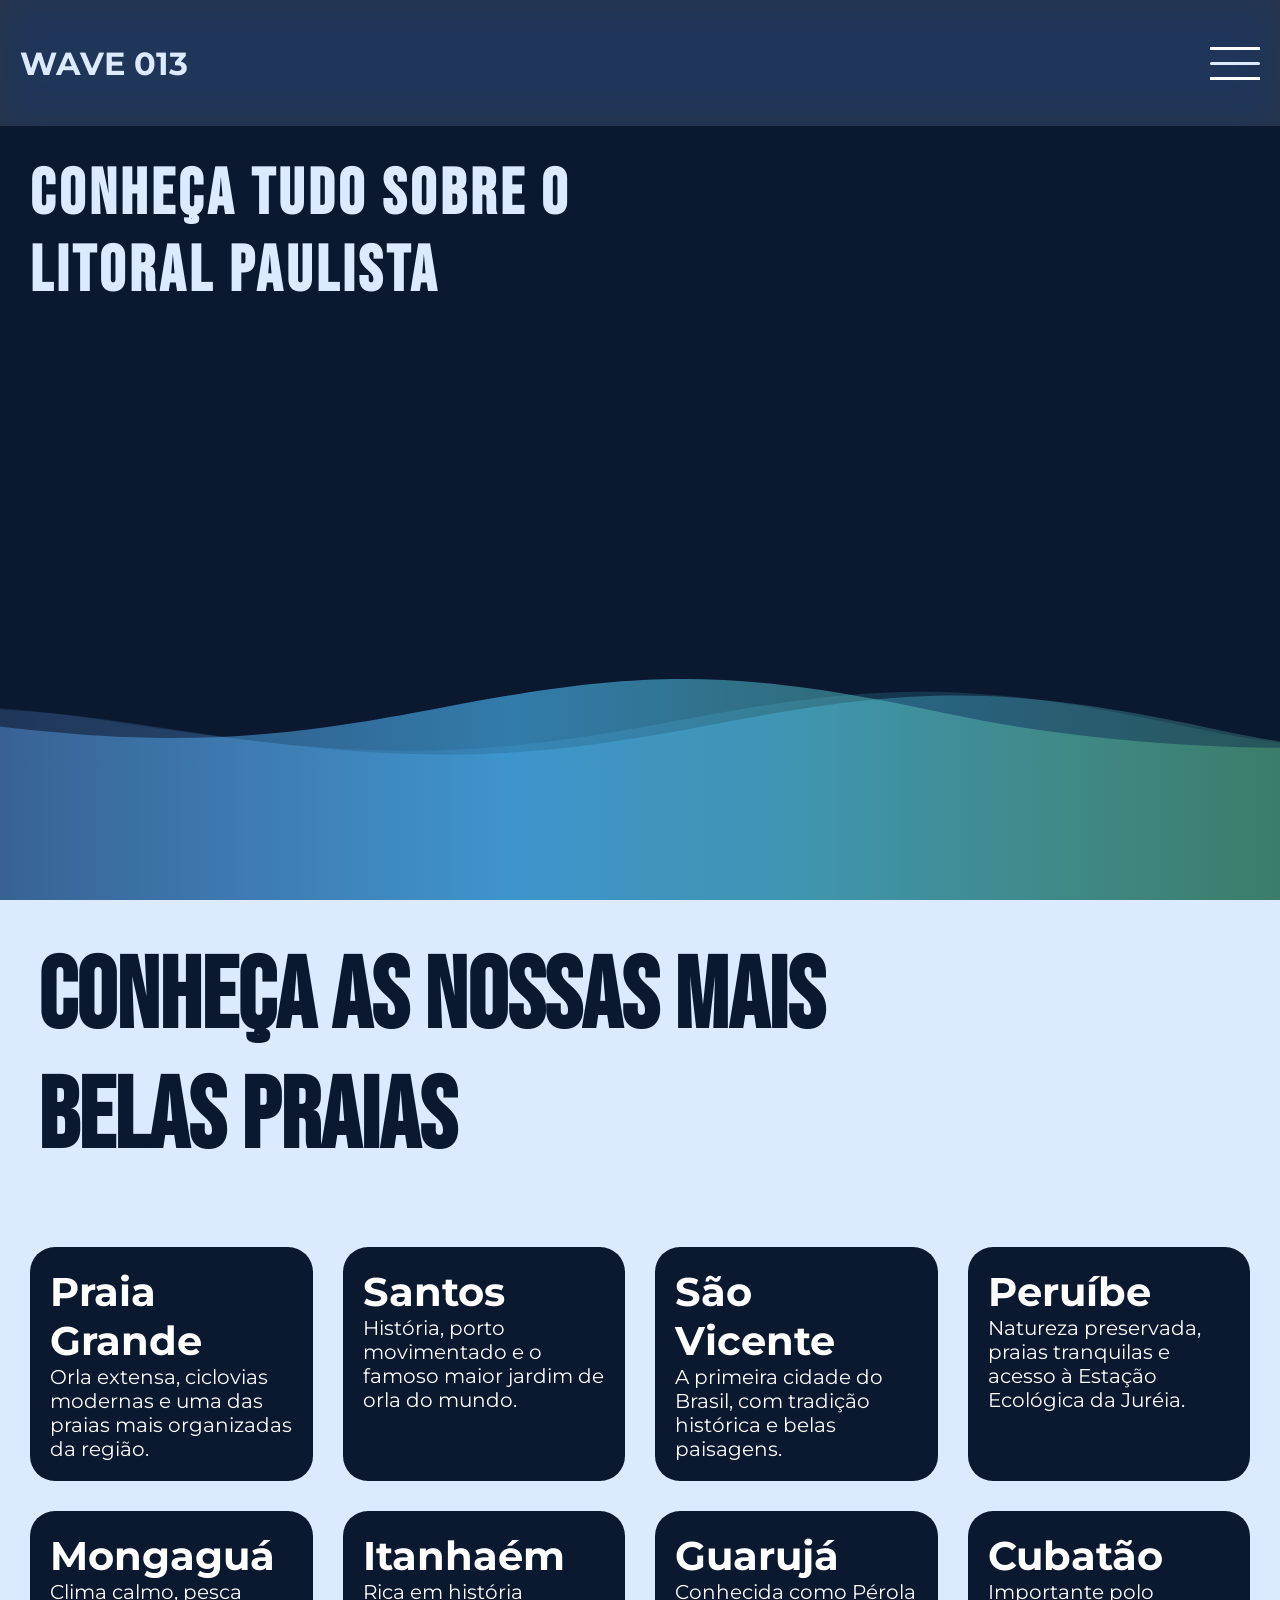
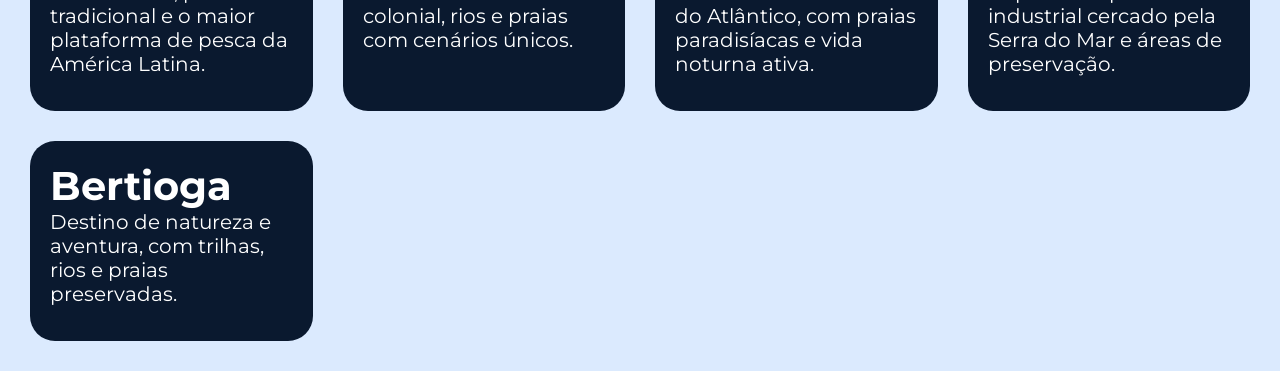
==== commit 16fee232: "menu hamburguer adicionado" ====
--- a/index.html
+++ b/index.html
@@ -23,17 +23,21 @@
     <title>Wave 013</title>
   </head>
   <body id="home">
-    <header class="header-navigation">
+     <header class="header-navigation">
       <h1>WAVE 013</h1>
       <nav>
-        <ul>
+        <div id="burguer-menu">
+          <span></span>
+        </div>
+         <!-- <ul>
           <li><a href="#home">Início</a></li>
           <li><span class="cities-btn">Cidades</span></li>
           <li><a href="#about-page">Sobre Nós</a></li>
-        </ul>
+        </ul>  -->
       </nav>
     </header>
 
+   
     <main>
       <!-- <div id="surfboard-container">
         <img 
@@ -46,13 +50,9 @@
       <section class="welcome-section">
         <div class="container-text">
           <h2>
-            Bem-vindo à <br />
-            <span id="baixada-santista"> Baixada Santista </span>
+            Conheça tudo sobre o <br />
+            <span>Litoral paulista</span>
           </h2>
-          <p>
-            O paraíso litorâneo do estado de <br />
-            <span class="sao-paulo">São Paulo</span>
-          </p>
         </div>
 
         <ul id="cities-list">
@@ -78,7 +78,7 @@
           viewBox="0 0 1600 900"
           preserveAspectRatio="xMidYMax slice"
         >
-          <defs> 
+          <defs>
             <linearGradient id="bg">
               <stop
                 offset="0%"
--- a/src/css/style.css
+++ b/src/css/style.css
@@ -62,6 +62,61 @@
   width: 100%;
 }
 
+#burguer-menu {
+  display: flex;
+  justify-content: center;
+  align-items: center;
+  width: 50px;
+  height: 40px;
+  cursor: pointer;
+  position: relative;
+  z-index: 1000;
+}
+
+#burguer-menu span {
+  width: 100%;
+  height: 3px;
+  background-color: var(--text);
+  border-radius: 10px;
+  transition: all 0.7s ease;
+  position: relative;
+
+  &.active {
+    rotate: 45deg;
+
+    &::before {
+      margin: 0;
+      rotate: 90deg;
+    }
+
+    &::after {
+      margin: 0;
+    }
+  }
+
+  &::before {
+    content: "";
+    width: 100%;
+    height: 3px;
+    z-index: 100;
+    position: absolute;
+    margin-top: -15px;
+    background-color: white;
+    transition: all 0.7s ease;
+  }
+
+  &::after {
+    content: "";
+    width: 100%;
+    height: 3px;
+    z-index: 100;
+    margin-top: 15px;
+    position: absolute;
+    background-color: white;
+    transition: all 0.7s ease;
+  }
+}
+
 .welcome-section {
   display: flex;
   justify-content: space-between;
@@ -123,18 +178,6 @@
   animation: fadeIn 1.5s ease-out;
 }
 
-.sao-paulo {
-  font-family: "Bebas Neue", sans-serif;
-  color: var(--primary);
-  background-color: var(--text);
-  padding: 0 30px;
-  font-size: clamp(30px, 4vw, 40px);
-  font-weight: 700;
-  letter-spacing: 4px;
-  margin-top: 10px;
-  animation: 1s fadeIn alternate forwards;
-  position: relative;
-}
 
 .container-text .cities-btn {
   color: var(--secondary);
@@ -150,7 +193,6 @@
   align-items: center;
   justify-content: center;
   gap: 30px;
-  /* border-radius: 0 0 0 20px; */
   padding: 30px;
   position: fixed;
   top: 14vh;
@@ -165,7 +207,12 @@
   background: rgba(255, 255, 255, 0.12);
   backdrop-filter: blur(20px) saturate(180%);
   -webkit-backdrop-filter: blur(20px) saturate(180%);
-  transition: 1s ease-in-out background;
+  transition: 1s ease-in-out background, transform 1s ease-in-out;
+
+  &.enter {
+    transform: translateX(0%);
+    
+  }
 }
 
 #cities-list li a {
--- a/src/css/animations.css
+++ b/src/css/animations.css
@@ -22,7 +22,4 @@
   }
 }
 
-.enter {
-  animation: 1s enter forwards ease-in-out;
-}
 
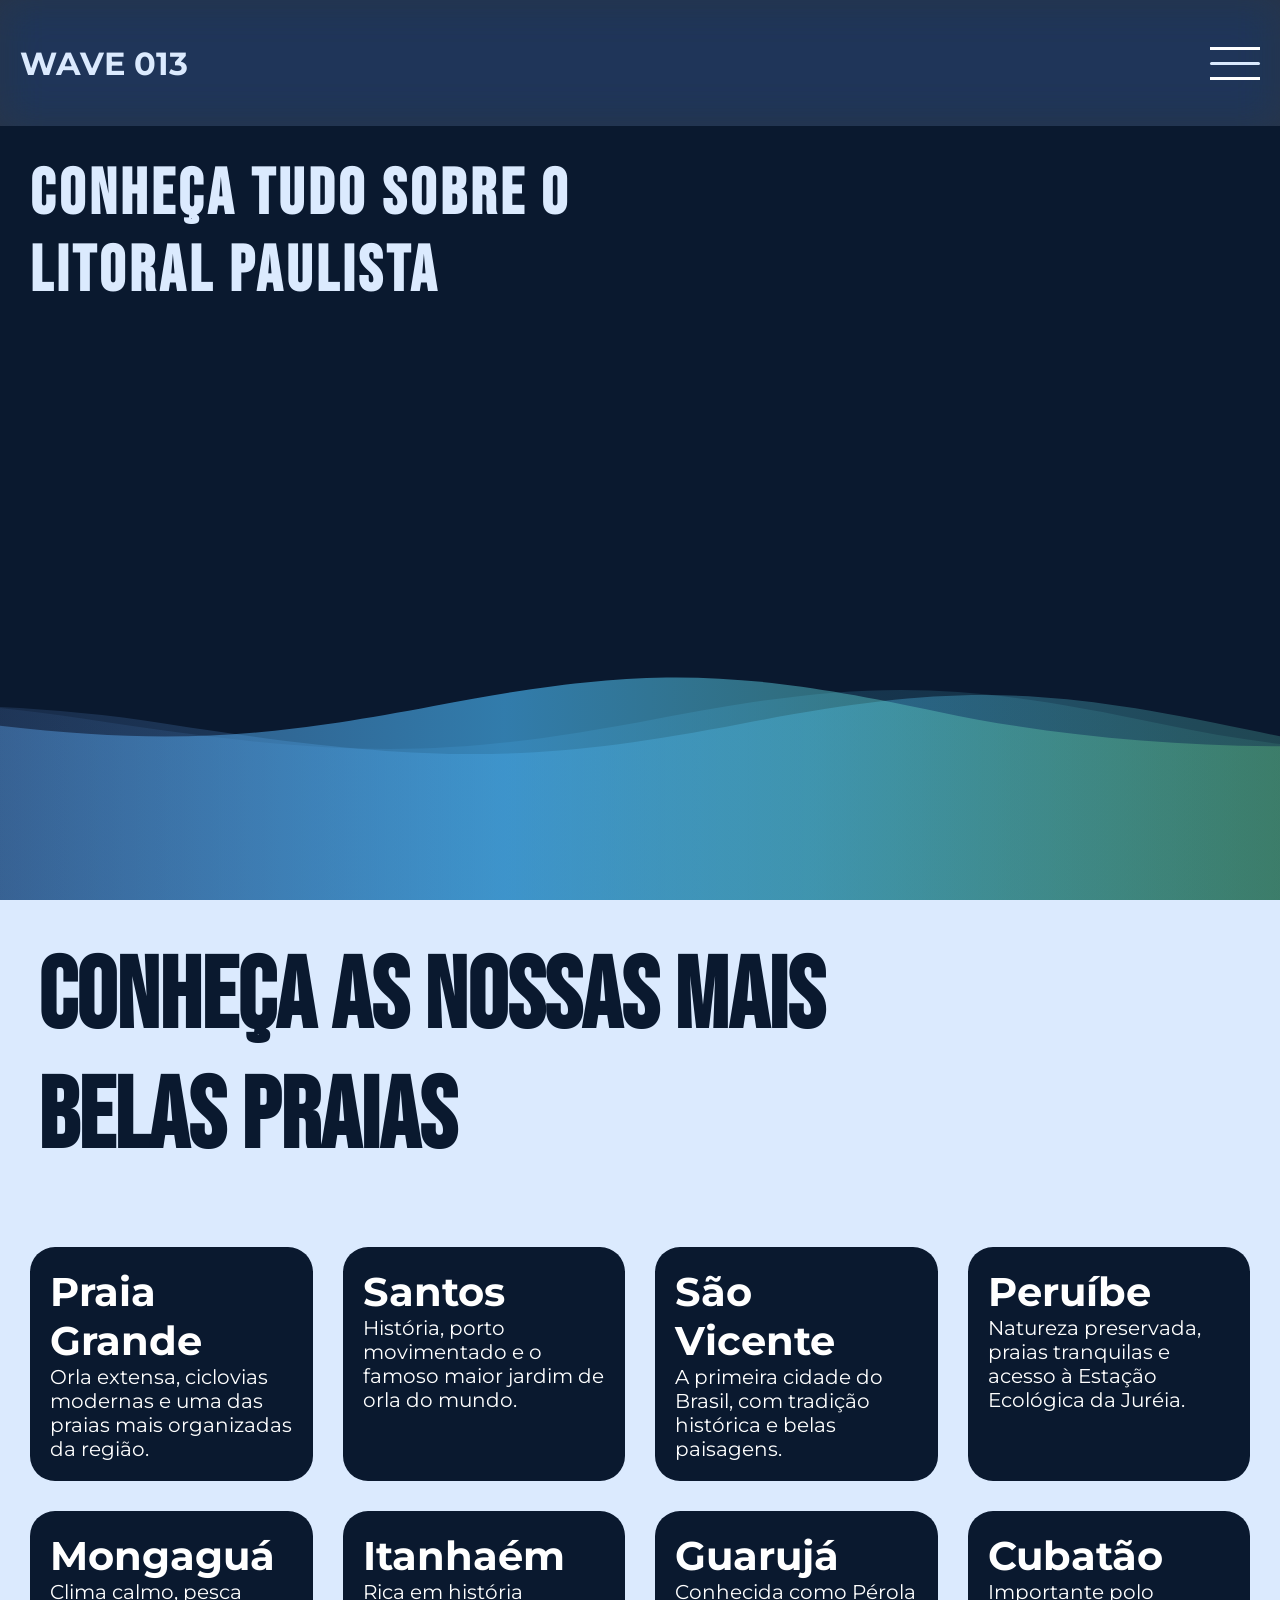
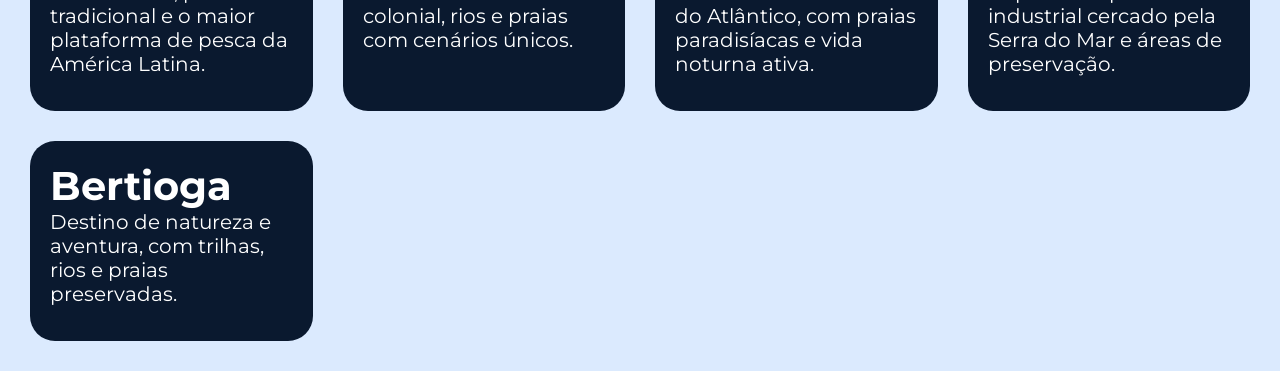
==== commit aa5b1bfa: "about section removida" ====
--- a/index.html
+++ b/index.html
@@ -29,11 +29,6 @@
         <div id="burguer-menu">
           <span></span>
         </div>
-         <!-- <ul>
-          <li><a href="#home">Início</a></li>
-          <li><span class="cities-btn">Cidades</span></li>
-          <li><a href="#about-page">Sobre Nós</a></li>
-        </ul>  -->
       </nav>
     </header>
 
@@ -259,65 +254,7 @@
           </li>
         </ul>
       </section>
-      <!--
-    <section id="about-page">
-      <h1 id="about-page-title">Quem Somos?</h1>
-      <div class="about-group">
-        <ul class="about-group-texts">
-          <li>
-            <p>
-              Somos um grupo de estudantes do curso de Análise e Desenvolvimento
-              de Sistemas Integrado ao Ensino Médio na ETEC de Praia Grande -
-              SP.
-            </p>
-          </li>
-          <li>
-            <p>
-              Somos moradores da baixada santista e temos como objetivo
-              apresentar as cidades que compõem a região, destacando suas
-              características, pontos turísticos e atrativos para quem deseja
-              morar ou visitar a Baixada Santista.
-            </p>
-          </li>
-
-          <li>
-            <p>
-              Esse site foi totalmente desenvolvido por nós para um trabalho da
-              ETEC, mas nosso objetivo também é compartilhar informações sobre a
-              região tão bela onde nós moramos e incentivar mais pessoas a
-              conhecerem e aproveitarem as cidades da baixada santista.
-            </p>
-          </li>
-        </ul>
-        <ul id="members">
-          <li>
-            <h2>Equipe de Desenvolvedores:</h2>
-            <p>
-              Nicolas Marcos da Silva -
-              <span>Desenvolvedor Full Stack Junior e Designer </span>
-            </p>
-          </li>
-          <li>
-            <p>
-              Gustavo Emanuel Ramalho de Oliveira -
-              <span>Desenvolvedor Frontend Junior</span>
-            </p>
-          </li>
-          <li>
-            <p>
-              Tiago Albert Gomes de Oliveira -
-              <span>Desenvolvedor Frontend Junior</span>
-            </p>
-          </li>
-          <li>
-            <p>
-              Isaac Santos Pereira - <span>Desenvolvedor Frontend Junior</span>
-            </p>
-          </li>
-        </ul>
-      </div>
-    </section>
-  -->
+     
     </main>
     <script src="./src/scripts/script.js"></script>
   </body>
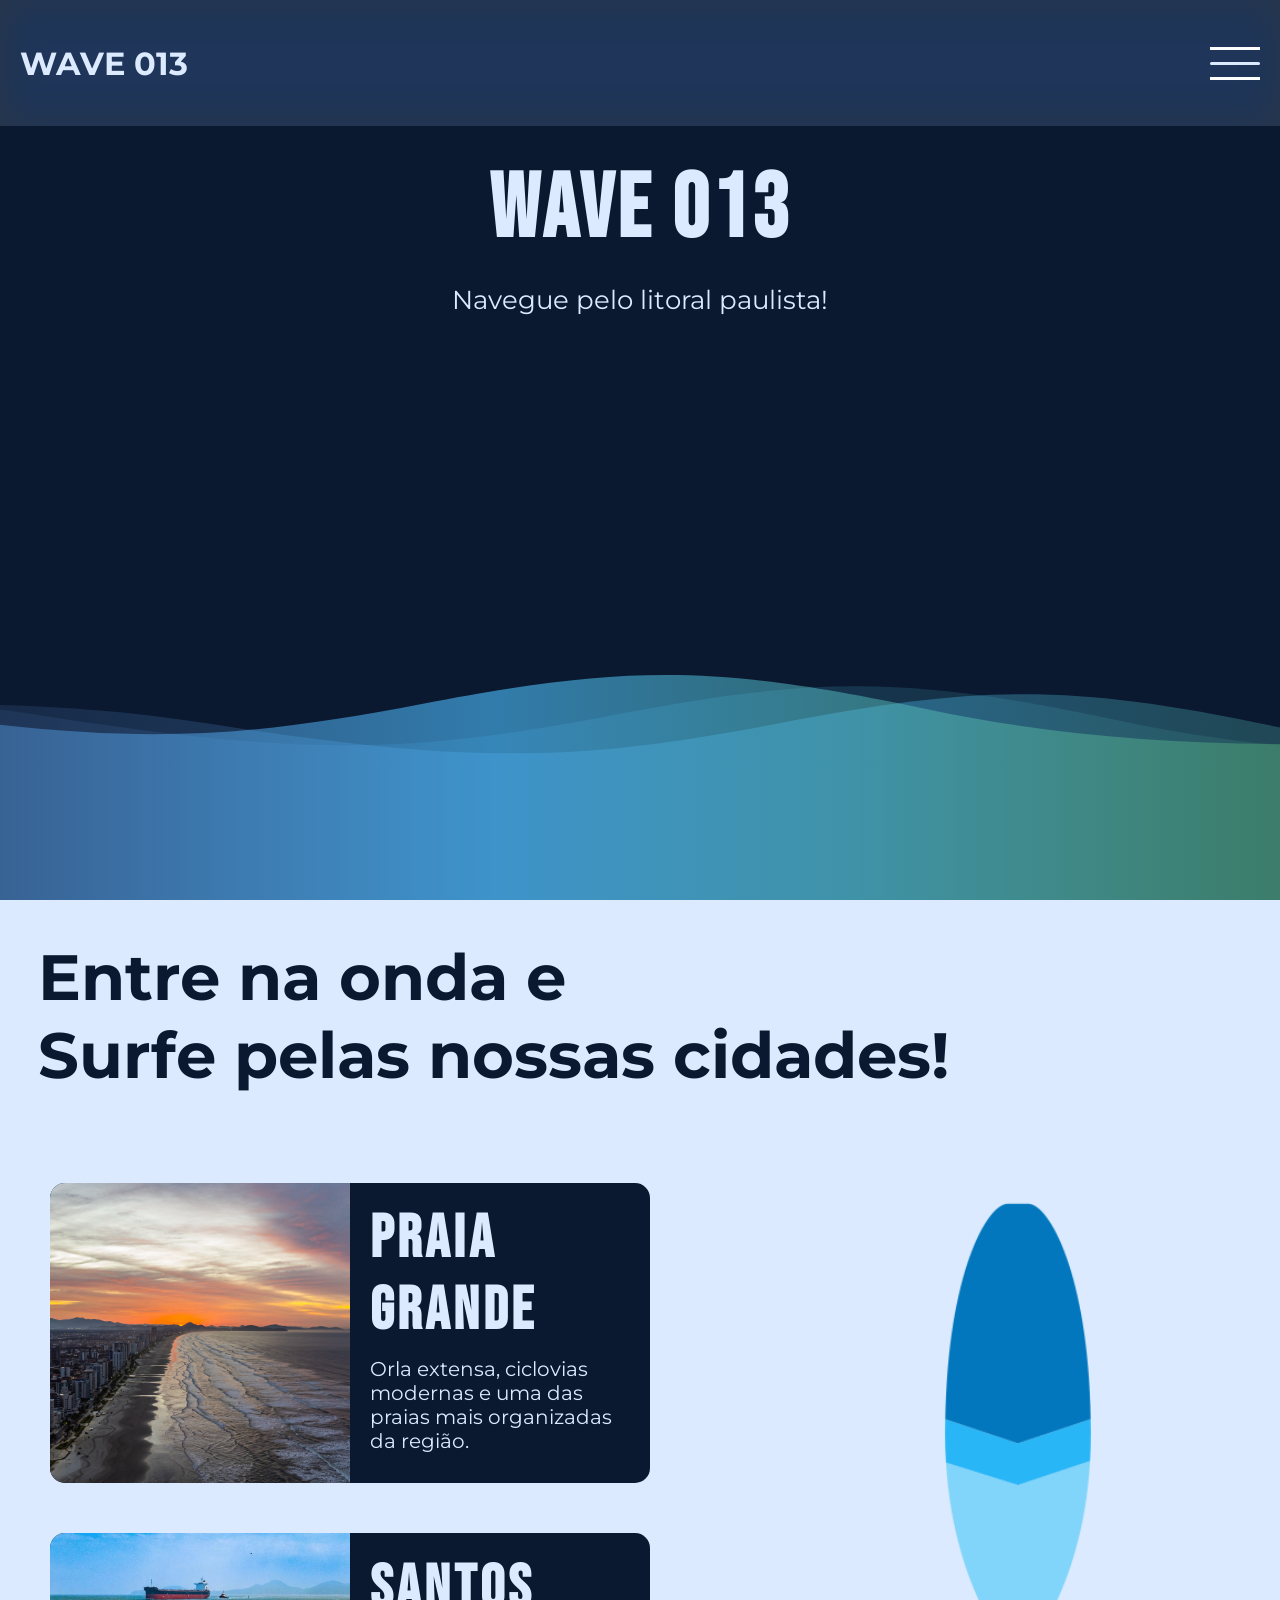
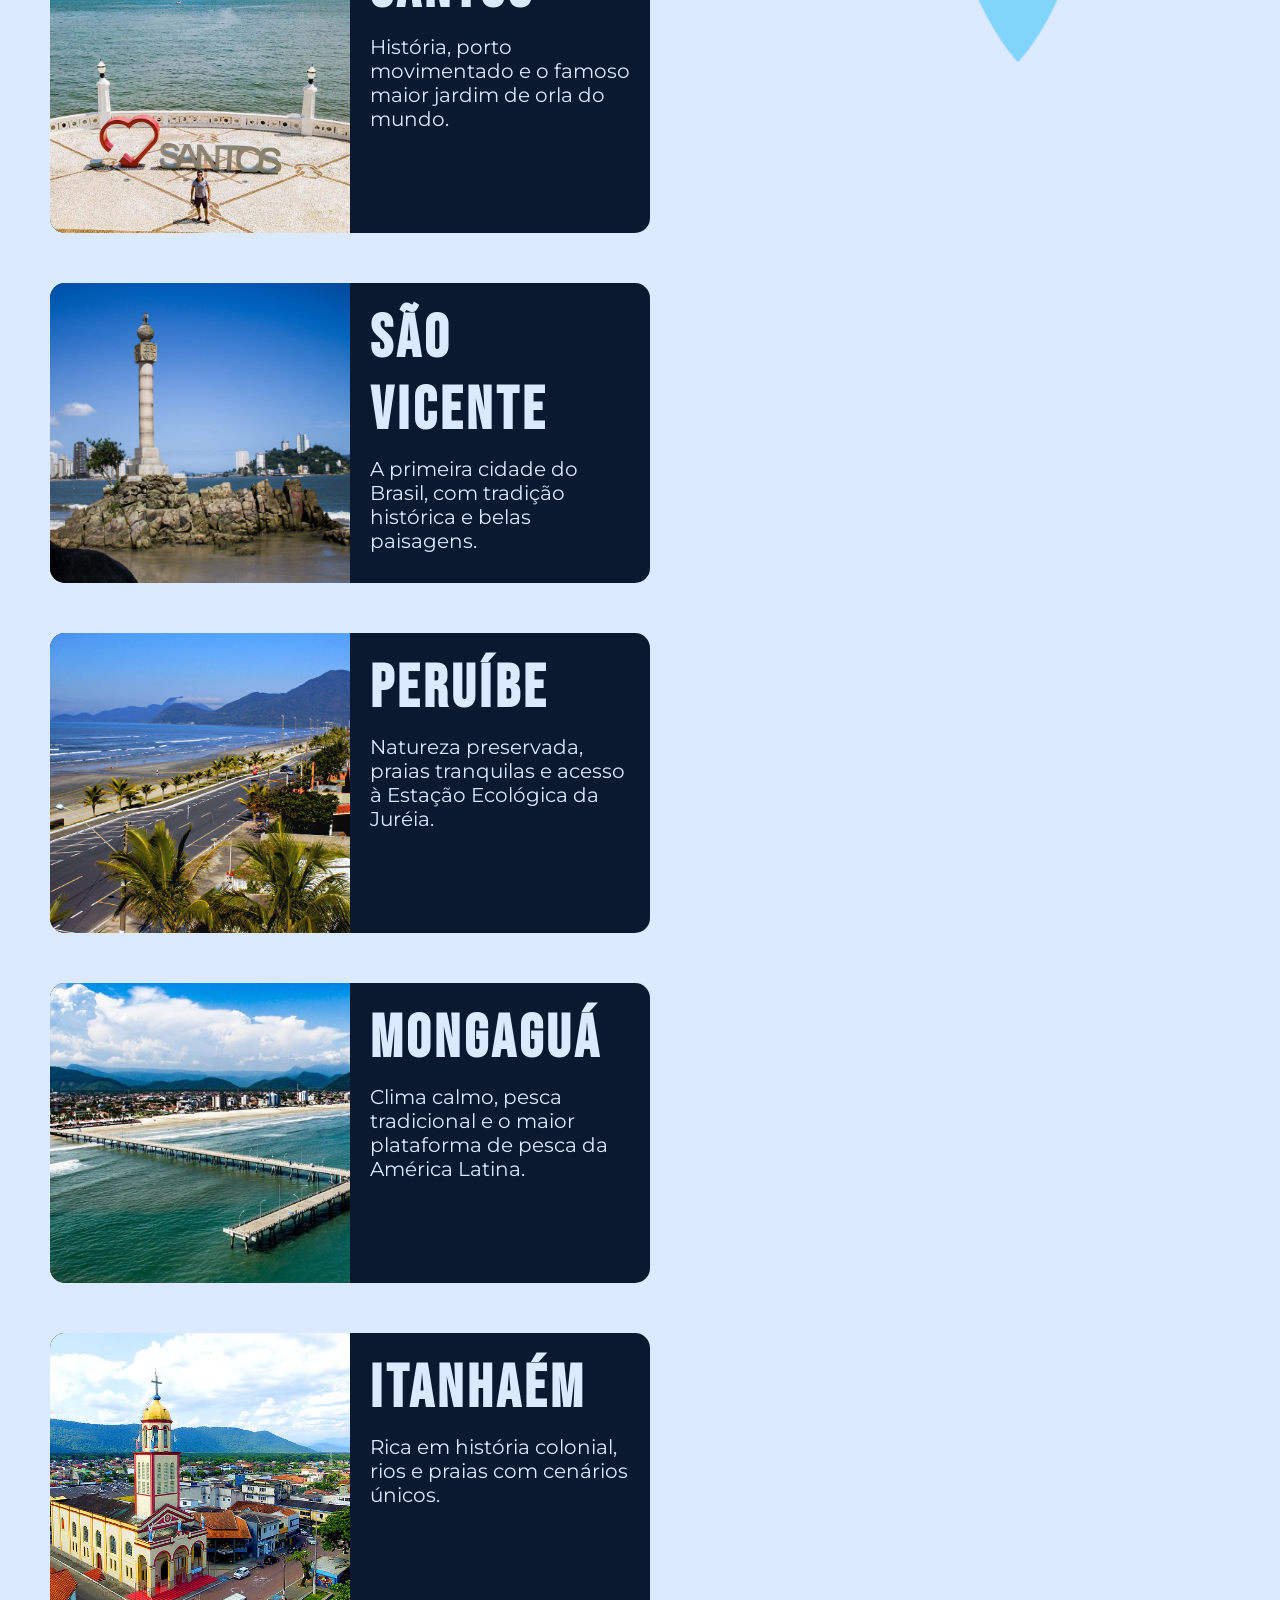
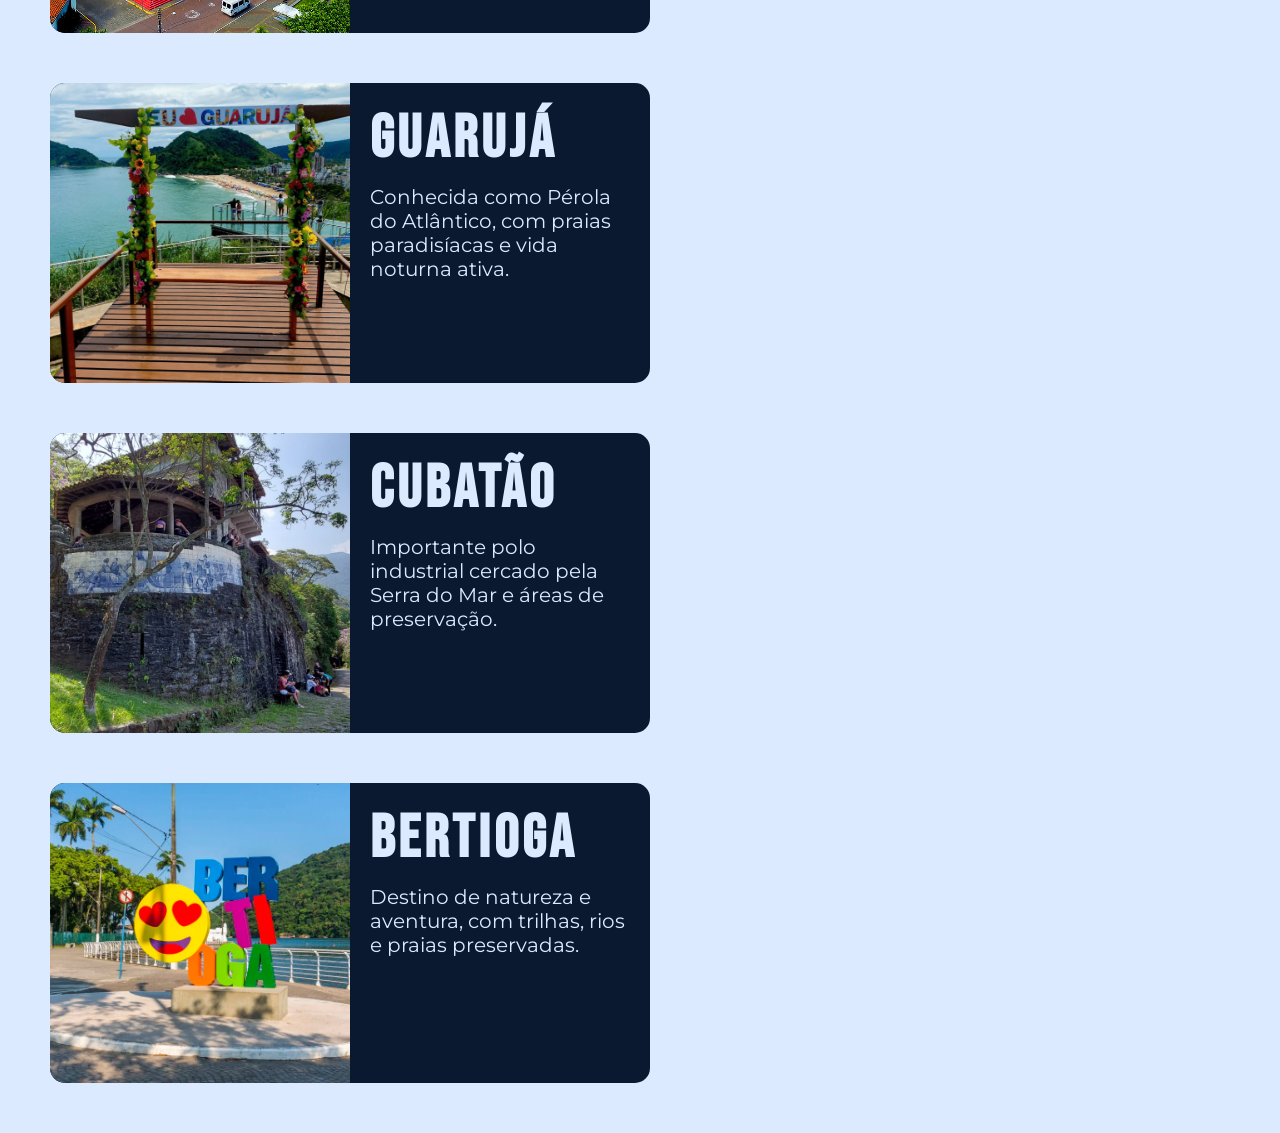
==== commit 16ec3f67: "layout da section 2 alterado" ====
--- a/index.html
+++ b/index.html
@@ -23,7 +23,7 @@
     <title>Wave 013</title>
   </head>
   <body id="home">
-     <header class="header-navigation">
+    <header class="header-navigation">
       <h1>WAVE 013</h1>
       <nav>
         <div id="burguer-menu">
@@ -32,22 +32,11 @@
       </nav>
     </header>
 
-   
     <main>
-      <!-- <div id="surfboard-container">
-        <img 
-          src="./src/img/surfboard.png"
-          alt="Prancha de Surf"
-          id="surfboard-img"
-        />
-      </div> -->
-
       <section class="welcome-section">
         <div class="container-text">
-          <h2>
-            Conheça tudo sobre o <br />
-            <span>Litoral paulista</span>
-          </h2>
+          <h2>wave 013</h2>
+          <p>Navegue pelo litoral paulista!</p>
         </div>
 
         <ul id="cities-list">
@@ -140,121 +129,140 @@
       </section>
 
       <section id="cities">
-        <h2>
-          Conheça as nossas mais <br />
-          belas praias
-        </h2>
-
-        <ul id="cities-cards">
-          <li class="cards">
-            <a href="./src/pages/praia-grande.html">
-              <div class="text-container">
-                <h3>Praia Grande</h3>
-                <p>
-                  Orla extensa, ciclovias modernas e uma das praias mais
-                  organizadas da região.
-                </p>
-              </div>
-            </a>
-          </li>
-
-          <li class="cards">
-            <a href="./src/pages/santos.html">
-              <div class="text-container">
-                <h3>Santos</h3>
-                <p>
-                  História, porto movimentado e o famoso maior jardim de orla do
-                  mundo.
-                </p>
-              </div>
-            </a>
-          </li>
-
-          <li class="cards">
-            <a href="./src/pages/sao-vicente.html">
-              <div class="text-container">
-                <h3>São Vicente</h3>
-                <p>
-                  A primeira cidade do Brasil, com tradição histórica e belas
-                  paisagens.
-                </p>
-              </div>
-            </a>
-          </li>
-
-          <li class="cards">
-            <a href="./src/pages/peruibe.html">
-              <div class="text-container">
-                <h3>Peruíbe</h3>
-                <p>
-                  Natureza preservada, praias tranquilas e acesso à Estação
-                  Ecológica da Juréia.
-                </p>
-              </div>
-            </a>
-          </li>
-
-          <li class="cards">
-            <a href="./src/pages/mongagua.html">
-              <div class="text-container">
-                <h3>Mongaguá</h3>
-                <p>
-                  Clima calmo, pesca tradicional e o maior plataforma de pesca
-                  da América Latina.
-                </p>
-              </div>
-            </a>
-          </li>
-
-          <li class="cards">
-            <a href="./src/pages/itanhaem.html">
-              <div class="text-container">
-                <h3>Itanhaém</h3>
-                <p>
-                  Rica em história colonial, rios e praias com cenários únicos.
-                </p>
-              </div>
-            </a>
-          </li>
-
-          <li class="cards">
-            <a href="./src/pages/guaruja.html">
-              <div class="text-container">
-                <h3>Guarujá</h3>
-                <p>
-                  Conhecida como Pérola do Atlântico, com praias paradisíacas e
-                  vida noturna ativa.
-                </p>
-              </div>
-            </a>
-          </li>
-
-          <li class="cards">
-            <a href="./src/pages/cubatao.html">
-              <div class="text-container">
-                <h3>Cubatão</h3>
-                <p>
-                  Importante polo industrial cercado pela Serra do Mar e áreas
-                  de preservação.
-                </p>
-              </div>
-            </a>
-          </li>
-
-          <li class="cards">
-            <a href="./src/pages/bertioga.html">
-              <div class="text-container">
-                <h3>Bertioga</h3>
-                <p>
-                  Destino de natureza e aventura, com trilhas, rios e praias
-                  preservadas.
-                </p>
-              </div>
-            </a>
-          </li>
-        </ul>
+        <h2> Entre na onda e <br> Surfe pelas nossas cidades!</h2>
+
+        <div id="cities-section-container">
+          <ul id="cities-cards">
+            <li class="cards">
+              <a href="./src/pages/praia-grande.html">
+                <img
+                  src="./src/img/praia-grande-2.jpg"
+                  alt="foto de Praia Grande"
+                />
+                <div class="text-container">
+                  <h3>Praia Grande</h3>
+                  <p>
+                    Orla extensa, ciclovias modernas e uma das praias mais
+                    organizadas da região.
+                  </p>
+                </div>
+              </a>
+            </li>
+
+            <li class="cards">
+              <a href="./src/pages/santos.html">
+                <img src="./src/img/santos-2.jpg" alt="foto de Santos" />
+                <div class="text-container">
+                  <h3>Santos</h3>
+                  <p>
+                    História, porto movimentado e o famoso maior jardim de orla
+                    do mundo.
+                  </p>
+                </div>
+              </a>
+            </li>
+
+            <li class="cards">
+              <a href="./src/pages/sao-vicente.html">
+                <img
+                  src="./src/img/sao-vicente.jfif"
+                  alt="foto de São Vicente"
+                />
+                <div class="text-container">
+                  <h3>São Vicente</h3>
+                  <p>
+                    A primeira cidade do Brasil, com tradição histórica e belas
+                    paisagens.
+                  </p>
+                </div>
+              </a>
+            </li>
+
+            <li class="cards">
+              <a href="./src/pages/peruibe.html">
+                <img src="./src/img/peruibe.jpg" alt="foto de Peruibe" />
+                <div class="text-container">
+                  <h3>Peruíbe</h3>
+                  <p>
+                    Natureza preservada, praias tranquilas e acesso à Estação
+                    Ecológica da Juréia.
+                  </p>
+                </div>
+              </a>
+            </li>
+
+            <li class="cards">
+              <a href="./src/pages/mongagua.html">
+                <img src="./src/img/mongagua.jpg" alt="foto de Mongaguá">
+                <div class="text-container">
+                  <h3>Mongaguá</h3>
+                  <p>
+                    Clima calmo, pesca tradicional e o maior plataforma de pesca
+                    da América Latina.
+                  </p>
+                </div>
+              </a>
+            </li>
+
+            <li class="cards">
+              <a href="./src/pages/itanhaem.html">
+                <img src="./src/img/itanhaem.jpg" alt="foto de Itanhaém">
+                <div class="text-container">
+                  <h3>Itanhaém</h3>
+                  <p>
+                    Rica em história colonial, rios e praias com cenários
+                    únicos.
+                  </p>
+                </div>
+              </a>
+            </li>
+
+            <li class="cards">
+              <a href="./src/pages/guaruja.html">
+                <img src="./src/img/guaruja.png" alt="foto de Guarujá">
+                <div class="text-container">
+                  <h3>Guarujá</h3>
+                  <p>
+                    Conhecida como Pérola do Atlântico, com praias paradisíacas
+                    e vida noturna ativa.
+                  </p>
+                </div>
+              </a>
+            </li>
+
+            <li class="cards">
+              <a href="./src/pages/cubatao.html">
+                <img src="./src/img/serra-do-mar.jpeg" alt="foto da Serra do Mar">
+                <div class="text-container">
+                  <h3>Cubatão</h3>
+                  <p>
+                    Importante polo industrial cercado pela Serra do Mar e áreas
+                    de preservação.
+                  </p>
+                </div>
+              </a>
+            </li>
+
+            <li class="cards">
+              <a href="./src/pages/bertioga.html">
+                <img src="./src/img/guia-de-bertioga.webp" alt="foto de Bertioga">
+                <div class="text-container">
+                  <h3>Bertioga</h3>
+                  <p>
+                    Destino de natureza e aventura, com trilhas, rios e praias
+                    preservadas.
+                  </p>
+                </div>
+              </a>
+            </li>
+          </ul>
+          <img
+            src="./src/img/surfboard.png"
+            alt="Prancha de surf"
+            id="surfboard-img"
+          />
+        </div>
       </section>
-     
     </main>
     <script src="./src/scripts/script.js"></script>
   </body>
--- a/src/css/vars.css
+++ b/src/css/vars.css
@@ -2,4 +2,6 @@
   --primary: #0A192F;
   --secondary: #12a5d6;
   --text: #DBEAFE;
+  --font-1:'Bebas Neue', 'Montserrat', sans-serif;
+  --font-2:'Montserrat', sans-serif;
 }
--- a/src/css/style.css
+++ b/src/css/style.css
@@ -127,9 +127,24 @@
 }
 
 .container-text {
+  text-align: center;
   padding: 30px;
   width: 100%;
-}
+
+  & h2 {
+    animation: fadeIn 1s ease-out;
+    letter-spacing: 4px;
+    font-family: var(--font-1);
+    font-size: clamp(45px, 7vw, 120px);
+  }
+
+  & p {
+    margin-top: 20px;
+    animation: fadeIn 1s ease-out;
+    font-size: clamp(25px, 2vw, 80px);
+  }
+}
+
 svg {
   position: absolute;
   z-index: -1;
@@ -142,56 +157,11 @@
   background-color: var(--primary);
   background-image: linear-gradient(to bottom, var(--primary));
 }
-/* #surfboard-container {
-  position: absolute;
-  top: 0%;
-  right: 5%;
-  z-index: 10;
-  width: 30%;
-  height: 50%;
-
-  pointer-events: none;
-}
-
-#surfboard-img {
-  position: sticky;
-  top: 100px;
-
-  width: 100%;
-  height: auto;
-
-  display: block;
-  z-index: 10;
-  rotate: 150deg;
-  z-index: 10;
-} */
-.container-text h2 {
-  animation: fadeIn 1s ease-out;
-  font-family: "Bebas Neue";
-  letter-spacing: 4px;
-  font-size: clamp(35px, 5vw, 80px);
-}
-
-.container-text p {
-  font-size: clamp(30px, 3vw, 40px);
-  margin-top: 30px;
-  animation: fadeIn 1.5s ease-out;
-}
-
-
-.container-text .cities-btn {
-  color: var(--secondary);
-}
-
-.cities-btn {
-  cursor: pointer;
-}
 
 #cities-list {
   display: flex;
   flex-direction: column;
   align-items: center;
-  justify-content: center;
   gap: 30px;
   padding: 30px;
   position: fixed;
@@ -207,11 +177,12 @@
   background: rgba(255, 255, 255, 0.12);
   backdrop-filter: blur(20px) saturate(180%);
   -webkit-backdrop-filter: blur(20px) saturate(180%);
-  transition: 1s ease-in-out background, transform 1s ease-in-out;
+  transition:
+    1s ease-in-out background,
+    transform 1s ease-in-out;
 
   &.enter {
     transform: translateX(0%);
-    
   }
 }
 
@@ -279,120 +250,120 @@
   min-height: 100vh;
   background-color: var(--text);
   color: var(--primary);
+  position: relative;
 }
 
 #cities h2 {
-  font-family: "Bebas Neue", sans-serif;
-  font-size: clamp(20px, 10vw, 100px);
+  font-family: var(--font-2);
+  font-size: clamp(20px, 5vw, 100px);
   color: var(--primary);
   width: 100%;
   padding: 3vw;
 }
 
+#cities-section-container{
+  display: flex;
+  position: relative;
+
+  & #surfboard-img {
+    display: none;
+    margin-top: 50px;
+    height: 500px;
+    position: sticky;
+    top: 18vh;
+    rotate: 180deg;
+
+    @media (min-width:1070px){
+      display: block;
+    }
+  }
+}
+
 #cities-cards {
-  display: grid;
-  grid-template-columns: repeat(auto-fit, minmax(250px, 1fr));
-  gap: 30px;
-  padding: 30px;
+  display: flex;
+  flex-direction: column;
+  width: 60vw;
+  gap: 50px; 
+  padding: 50px;
+
+  @media (max-width:1070px) {
+    /* flex-direction: row; */
+    flex-wrap: wrap;
+    justify-content: center;
+    align-items: center;
+    width: 100vw;
+  }
 }
 
 .cards {
-  display: flex;
-  justify-content: center;
-  align-items: center;
+  color: var(--text);
+  min-height: 300px;
+  width: 100%;
+  max-width: 600px;
   background-color: var(--primary);
-  color: white;
-  min-height: 200px;
-  height: 100%;
-  border-radius: 25px;
-  transition: 0.5s;
-}
-
-.cards:hover {
-  transform: scale3d(1.1, 1.1, 1.1);
-  border: solid 2px white;
-}
-
-#text-container {
-  width: 100%;
-}
-.cards a {
-  width: 100%;
-  height: 100%;
-}
-.cards h3 {
-  font-size: clamp(16px, 4vw, 40px);
-}
-
-.cards p {
-  font-size: clamp(12px, 2vw, 20px);
-}
-
-.text-container {
-  padding: 20px;
+  flex-wrap: wrap;
+  
+  border-radius: 15px;
+  transition: 0.5s ease-in-out transform;
+
+  &:hover {
+    transform: scale(1.05);
+    border: solid 2px white;
+  }
+
+  & a {
+    display: flex;    
+    height: 100%;
+    width: 100%;
+    min-width: 250px;
+
+    @media (max-width:540px) {
+      flex-direction: column;
+
+      & img {
+        width: 100%;
+        height: 100%;
+        border-radius: 15px 15px 0 0;
+      }
+
+      & .text-container{
+        background-color: var(--primary);
+        width: 100%;
+        height: 100%;
+        border-radius: 0 0 15px 15px;
+      }
+    }
+  }
+  & img {
+    width: 50%;
+    min-width: 200px;
+    height: 100%;
+    object-fit: cover;
+    border-radius: 15px 0px 0px 15px;
+  }
+  & .text-container {
+    display: flex;
+    flex-direction: column;
+    gap: 10px;
+    min-width: 200px;
+    width: 50%;
+    height: 100%;
+    padding: 20px;
+    
+    & h3 {
+      font-family: var(--font-1);
+      font-size: clamp(35px, 5vw, 60px);
+      letter-spacing: 4px;
+    }
+    
+    & p {
+      font-size: clamp(16px, 1.8vw, 20px);
+    }
+  }
 }
 
 @media (max-width: 425px) {
   .about-city-texts {
     padding: 10vh 10px 10px 10px;
   }
-}
-
-#about-page {
-  display: flex;
-  flex-direction: column;
-  align-items: center;
-  justify-content: center;
-  padding: 30px;
-  min-height: 100vh;
-}
-
-.about-group {
-  display: flex;
-  flex-direction: column;
-  align-items: center;
-  gap: 20px;
-  padding: 20px;
-}
-
-#about-page h1 {
-  width: 100%;
-  font-size: clamp(16px, 8vw, 50px);
-}
-
-.about-group-texts {
-  display: flex;
-  flex-direction: column;
-  align-items: center;
-  justify-content: center;
-  gap: 20px;
-  width: 80%;
-}
-
-.about-group-texts p {
-  font-size: clamp(16px, 1vw, 30px);
-  padding: 20px;
-  border-radius: 10px;
-  border: solid 1px var(--secondary);
-  border-radius: 10px;
-}
-
-#members {
-  padding: 10px;
-  border: solid 1px;
-  border-radius: 10px;
-  width: 80%;
-  background-color: var(--secondary);
-  color: var(--primary);
-  font-size: clamp(10px, 1.5vw, 30px);
-  animation: 1s fadeIn ease-in-out forwards;
-}
-
-#members ul {
-  padding: 10px;
-  list-style-type: circle;
-}
-
-#members span {
-  font-weight: 800;
-}
+}
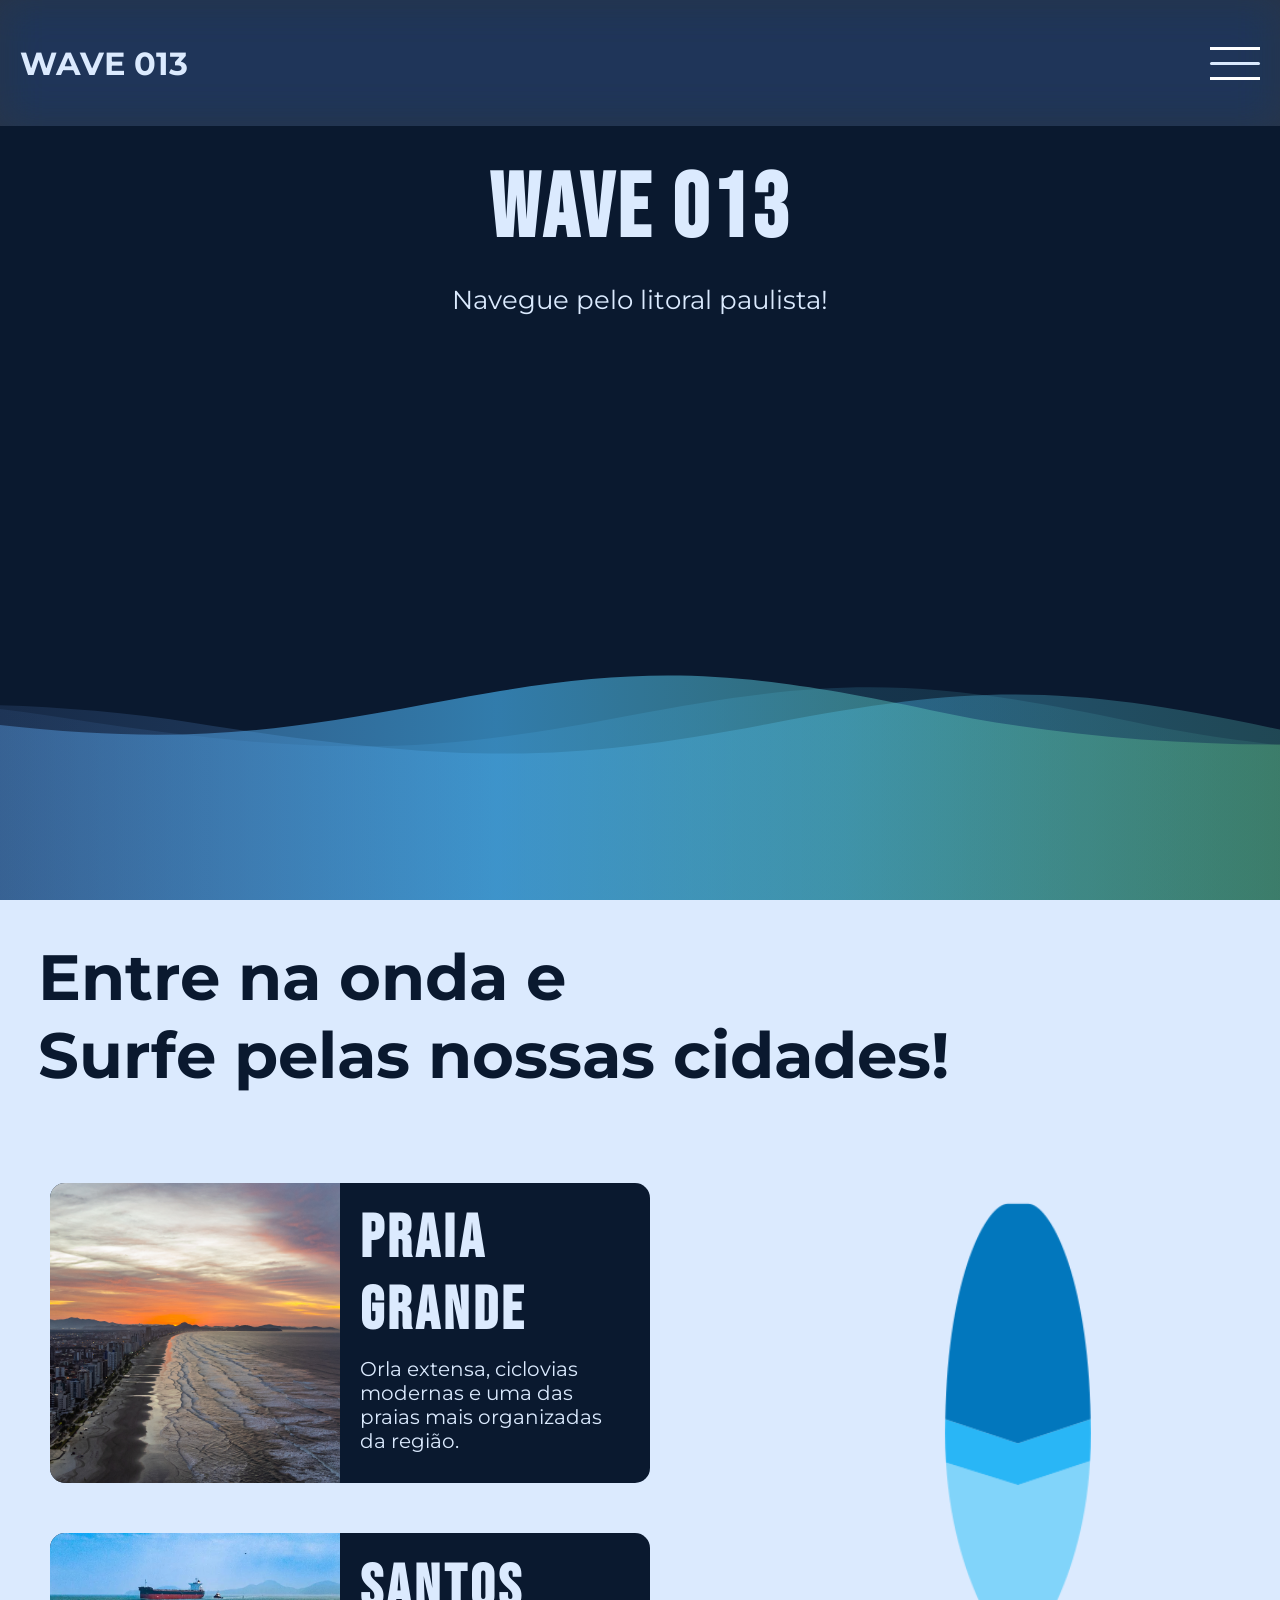
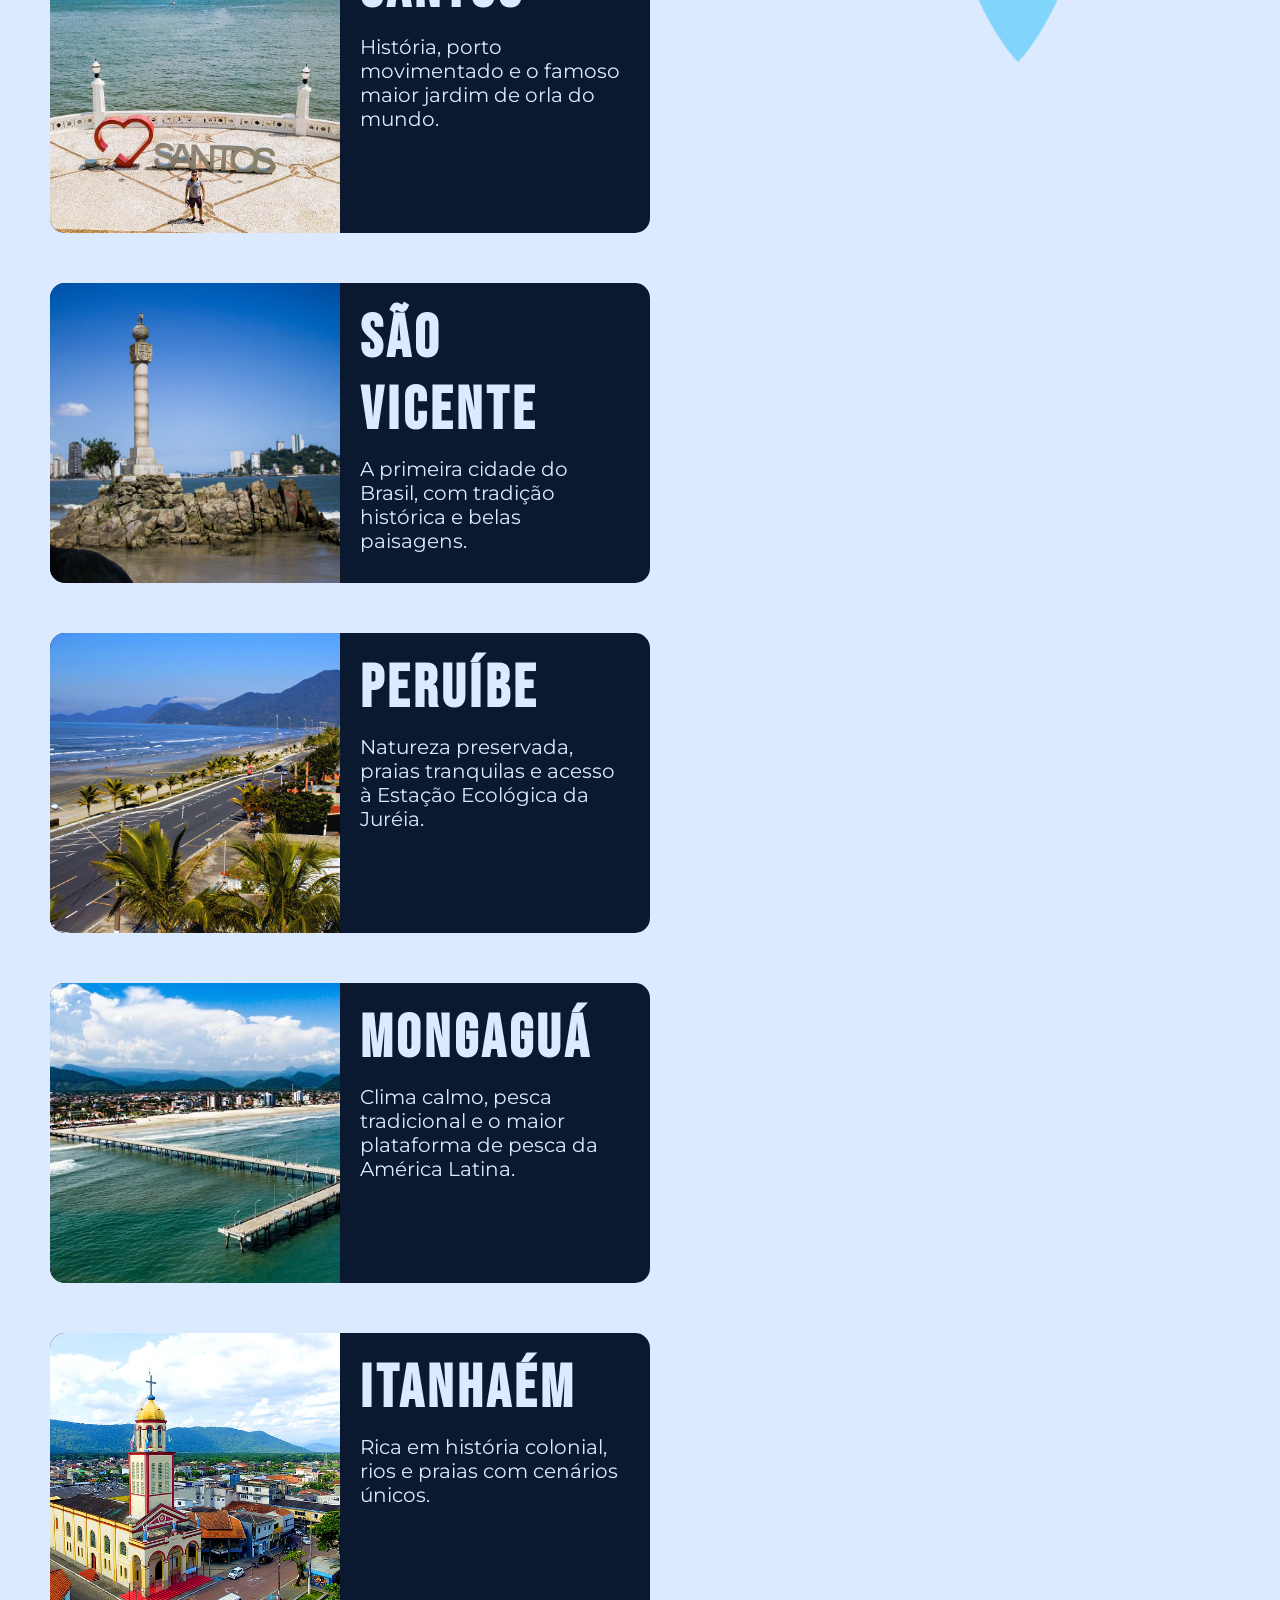
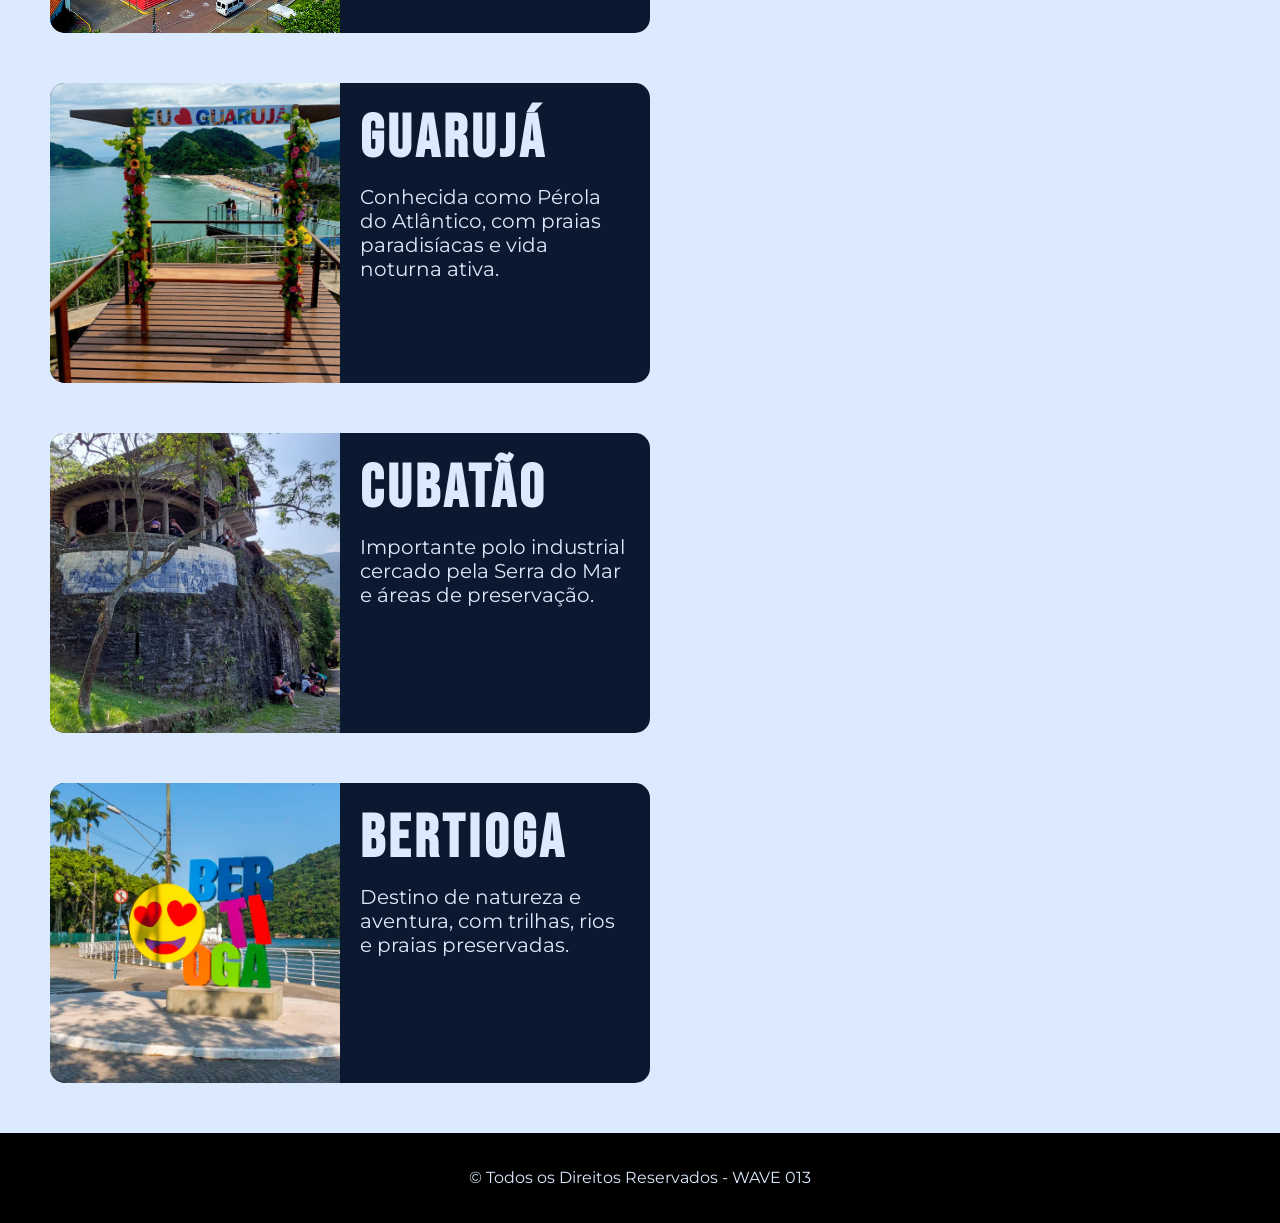
==== commit f9e38502: "section 2 com prancha adicionada e footer adicionado" ====
--- a/index.html
+++ b/index.html
@@ -39,7 +39,7 @@
           <p>Navegue pelo litoral paulista!</p>
         </div>
 
-        <ul id="cities-list">
+        <ul id="side-bar">
           <li><a href="./src/pages/praia-grande.html">Praia Grande</a></li>
           <li><a href="./src/pages/santos.html">Santos</a></li>
           <li><a href="./src/pages/sao-vicente.html">São Vicente</a></li>
@@ -129,7 +129,10 @@
       </section>
 
       <section id="cities">
-        <h2> Entre na onda e <br> Surfe pelas nossas cidades!</h2>
+        <h2>
+          Entre na onda e <br />
+          Surfe pelas nossas cidades!
+        </h2>
 
         <div id="cities-section-container">
           <ul id="cities-cards">
@@ -193,7 +196,7 @@
 
             <li class="cards">
               <a href="./src/pages/mongagua.html">
-                <img src="./src/img/mongagua.jpg" alt="foto de Mongaguá">
+                <img src="./src/img/mongagua.jpg" alt="foto de Mongaguá" />
                 <div class="text-container">
                   <h3>Mongaguá</h3>
                   <p>
@@ -206,7 +209,7 @@
 
             <li class="cards">
               <a href="./src/pages/itanhaem.html">
-                <img src="./src/img/itanhaem.jpg" alt="foto de Itanhaém">
+                <img src="./src/img/itanhaem.jpg" alt="foto de Itanhaém" />
                 <div class="text-container">
                   <h3>Itanhaém</h3>
                   <p>
@@ -219,7 +222,7 @@
 
             <li class="cards">
               <a href="./src/pages/guaruja.html">
-                <img src="./src/img/guaruja.png" alt="foto de Guarujá">
+                <img src="./src/img/guaruja.png" alt="foto de Guarujá" />
                 <div class="text-container">
                   <h3>Guarujá</h3>
                   <p>
@@ -232,7 +235,10 @@
 
             <li class="cards">
               <a href="./src/pages/cubatao.html">
-                <img src="./src/img/serra-do-mar.jpeg" alt="foto da Serra do Mar">
+                <img
+                  src="./src/img/serra-do-mar.jpeg"
+                  alt="foto da Serra do Mar"
+                />
                 <div class="text-container">
                   <h3>Cubatão</h3>
                   <p>
@@ -245,7 +251,10 @@
 
             <li class="cards">
               <a href="./src/pages/bertioga.html">
-                <img src="./src/img/guia-de-bertioga.webp" alt="foto de Bertioga">
+                <img
+                  src="./src/img/guia-de-bertioga.webp"
+                  alt="foto de Bertioga"
+                />
                 <div class="text-container">
                   <h3>Bertioga</h3>
                   <p>
@@ -264,6 +273,9 @@
         </div>
       </section>
     </main>
+    <footer>
+      <p>&copy; Todos os Direitos Reservados - WAVE 013</p>
+    </footer>
     <script src="./src/scripts/script.js"></script>
   </body>
 </html>
--- a/src/css/style.css
+++ b/src/css/style.css
@@ -2,6 +2,7 @@
   scroll-behavior: smooth;
   max-width: 100vw;
   scroll-padding-top: 10vh;
+  scrollbar-width: none;
 }
 body {
   font-family: "Montserrat", sans-serif;
@@ -13,6 +14,9 @@
 main {
   position: relative;
 }
+
+/* estilo do menu */
+
 .header-navigation {
   display: flex;
   justify-content: space-between;
@@ -31,7 +35,7 @@
 }
 
 .header-navigation.dark-theme,
-#cities-list.dark-theme {
+#side-bar.dark-theme {
   background: var(--primary);
 }
 
@@ -117,6 +121,8 @@
   }
 }
 
+/* estilo da primeira sessão */
+
 .welcome-section {
   display: flex;
   justify-content: space-between;
@@ -158,7 +164,7 @@
   background-image: linear-gradient(to bottom, var(--primary));
 }
 
-#cities-list {
+#side-bar {
   display: flex;
   flex-direction: column;
   align-items: center;
@@ -186,14 +192,14 @@
   }
 }
 
-#cities-list li a {
+#side-bar li a {
   transition: 0.5s all ease;
   cursor: pointer;
   padding: 15px;
   border-radius: 10px;
 }
 
-#cities-list li a:hover {
+#side-bar li a:hover {
   background-color: var(--primary);
 }
 
@@ -261,7 +267,7 @@
   padding: 3vw;
 }
 
-#cities-section-container{
+#cities-section-container {
   display: flex;
   position: relative;
 
@@ -273,7 +279,7 @@
     top: 18vh;
     rotate: 180deg;
 
-    @media (min-width:1070px){
+    @media (min-width: 1070px) {
       display: block;
     }
   }
@@ -283,10 +289,10 @@
   display: flex;
   flex-direction: column;
   width: 60vw;
-  gap: 50px; 
+  gap: 50px;
   padding: 50px;
 
-  @media (max-width:1070px) {
+  @media (max-width: 1070px) {
     /* flex-direction: row; */
     flex-wrap: wrap;
     justify-content: center;
@@ -301,8 +307,6 @@
   width: 100%;
   max-width: 600px;
   background-color: var(--primary);
-  flex-wrap: wrap;
-  
   border-radius: 15px;
   transition: 0.5s ease-in-out transform;
 
@@ -312,12 +316,12 @@
   }
 
   & a {
-    display: flex;    
+    display: flex;
     height: 100%;
     width: 100%;
     min-width: 250px;
 
-    @media (max-width:540px) {
+    @media (max-width: 540px) {
       flex-direction: column;
 
       & img {
@@ -326,7 +330,7 @@
         border-radius: 15px 15px 0 0;
       }
 
-      & .text-container{
+      & .text-container {
         background-color: var(--primary);
         width: 100%;
         height: 100%;
@@ -335,9 +339,10 @@
     }
   }
   & img {
-    width: 50%;
+    width: 100%;
     min-width: 200px;
     height: 100%;
+    z-index: 0;
     object-fit: cover;
     border-radius: 15px 0px 0px 15px;
   }
@@ -346,16 +351,17 @@
     flex-direction: column;
     gap: 10px;
     min-width: 200px;
-    width: 50%;
+    width: 100%;
     height: 100%;
     padding: 20px;
-    
+    z-index: 2;
+
     & h3 {
       font-family: var(--font-1);
       font-size: clamp(35px, 5vw, 60px);
       letter-spacing: 4px;
     }
-    
+
     & p {
       font-size: clamp(16px, 1.8vw, 20px);
     }
@@ -366,4 +372,13 @@
   .about-city-texts {
     padding: 10vh 10px 10px 10px;
   }
-}+}
+
+footer {
+  display: flex;
+  justify-content: center;
+  align-items: center;
+  height: 10vh;
+  background: #000;
+  text-align: center;
+}
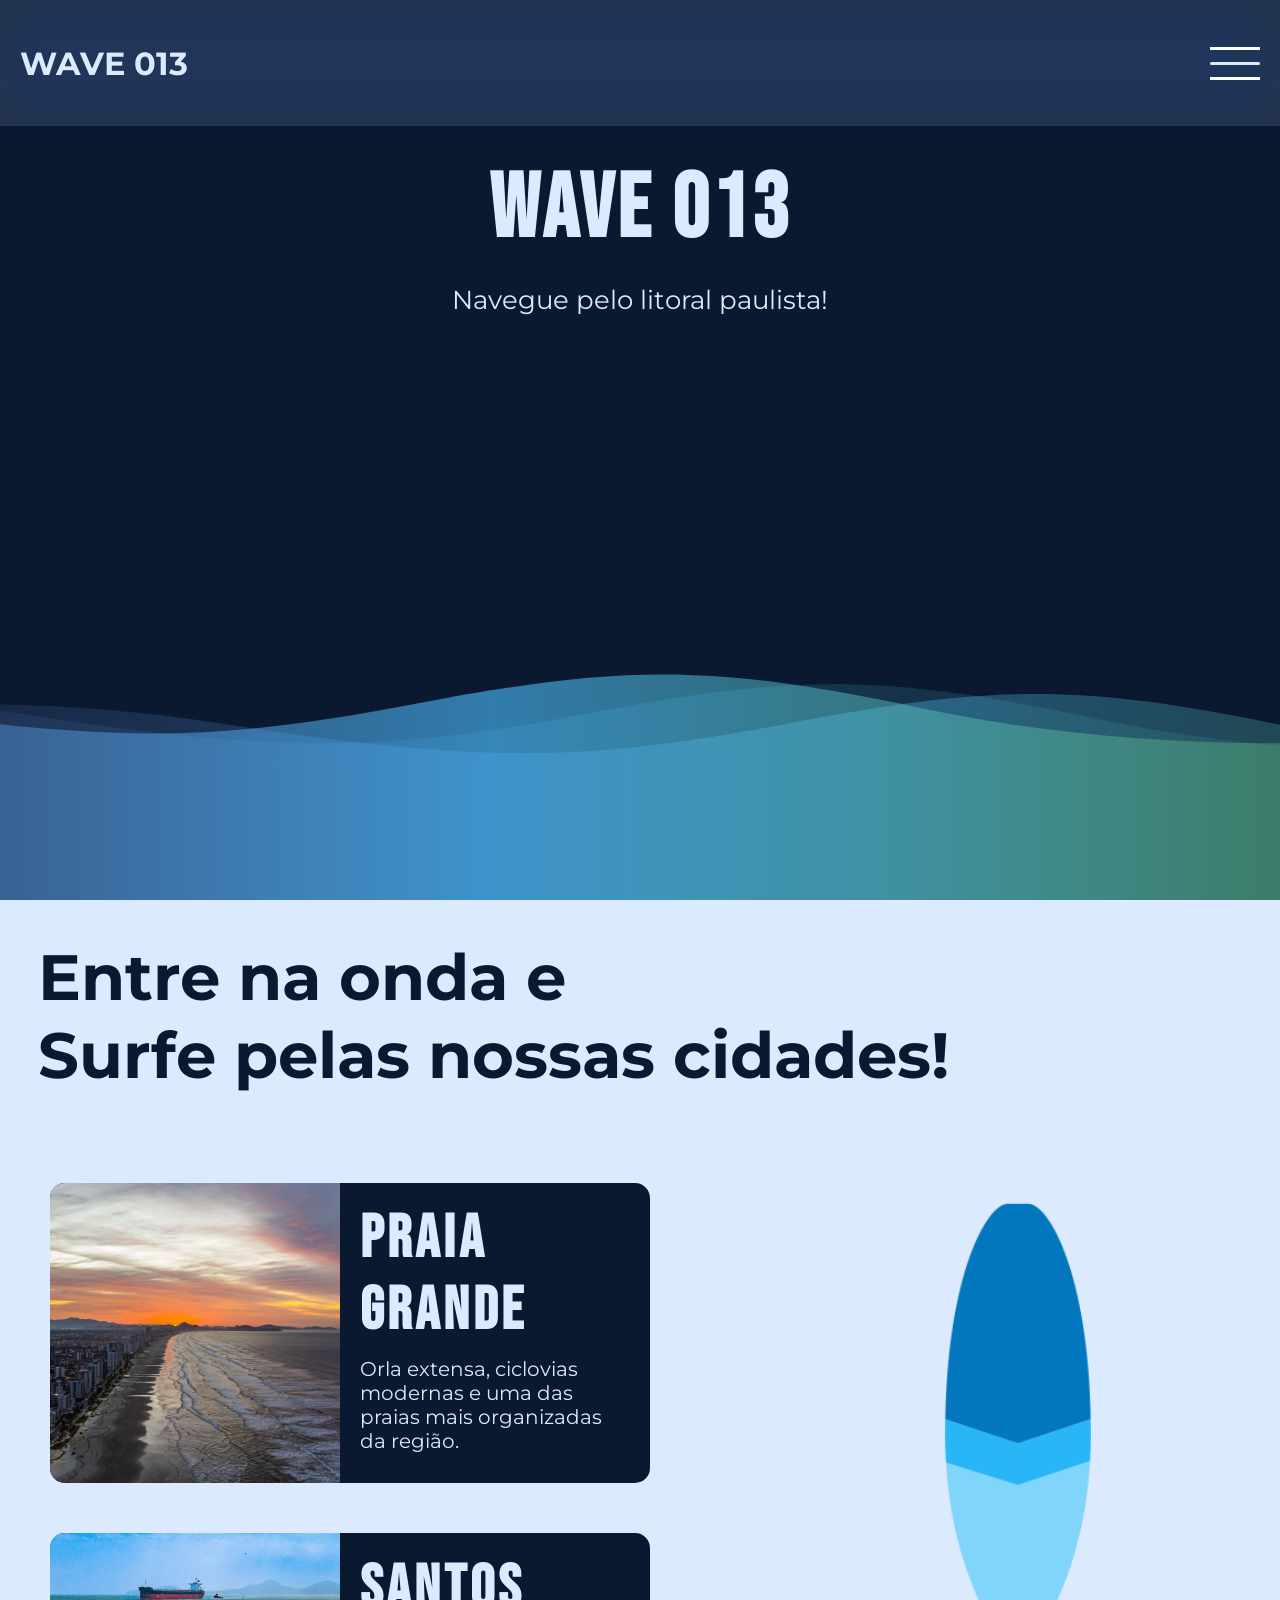
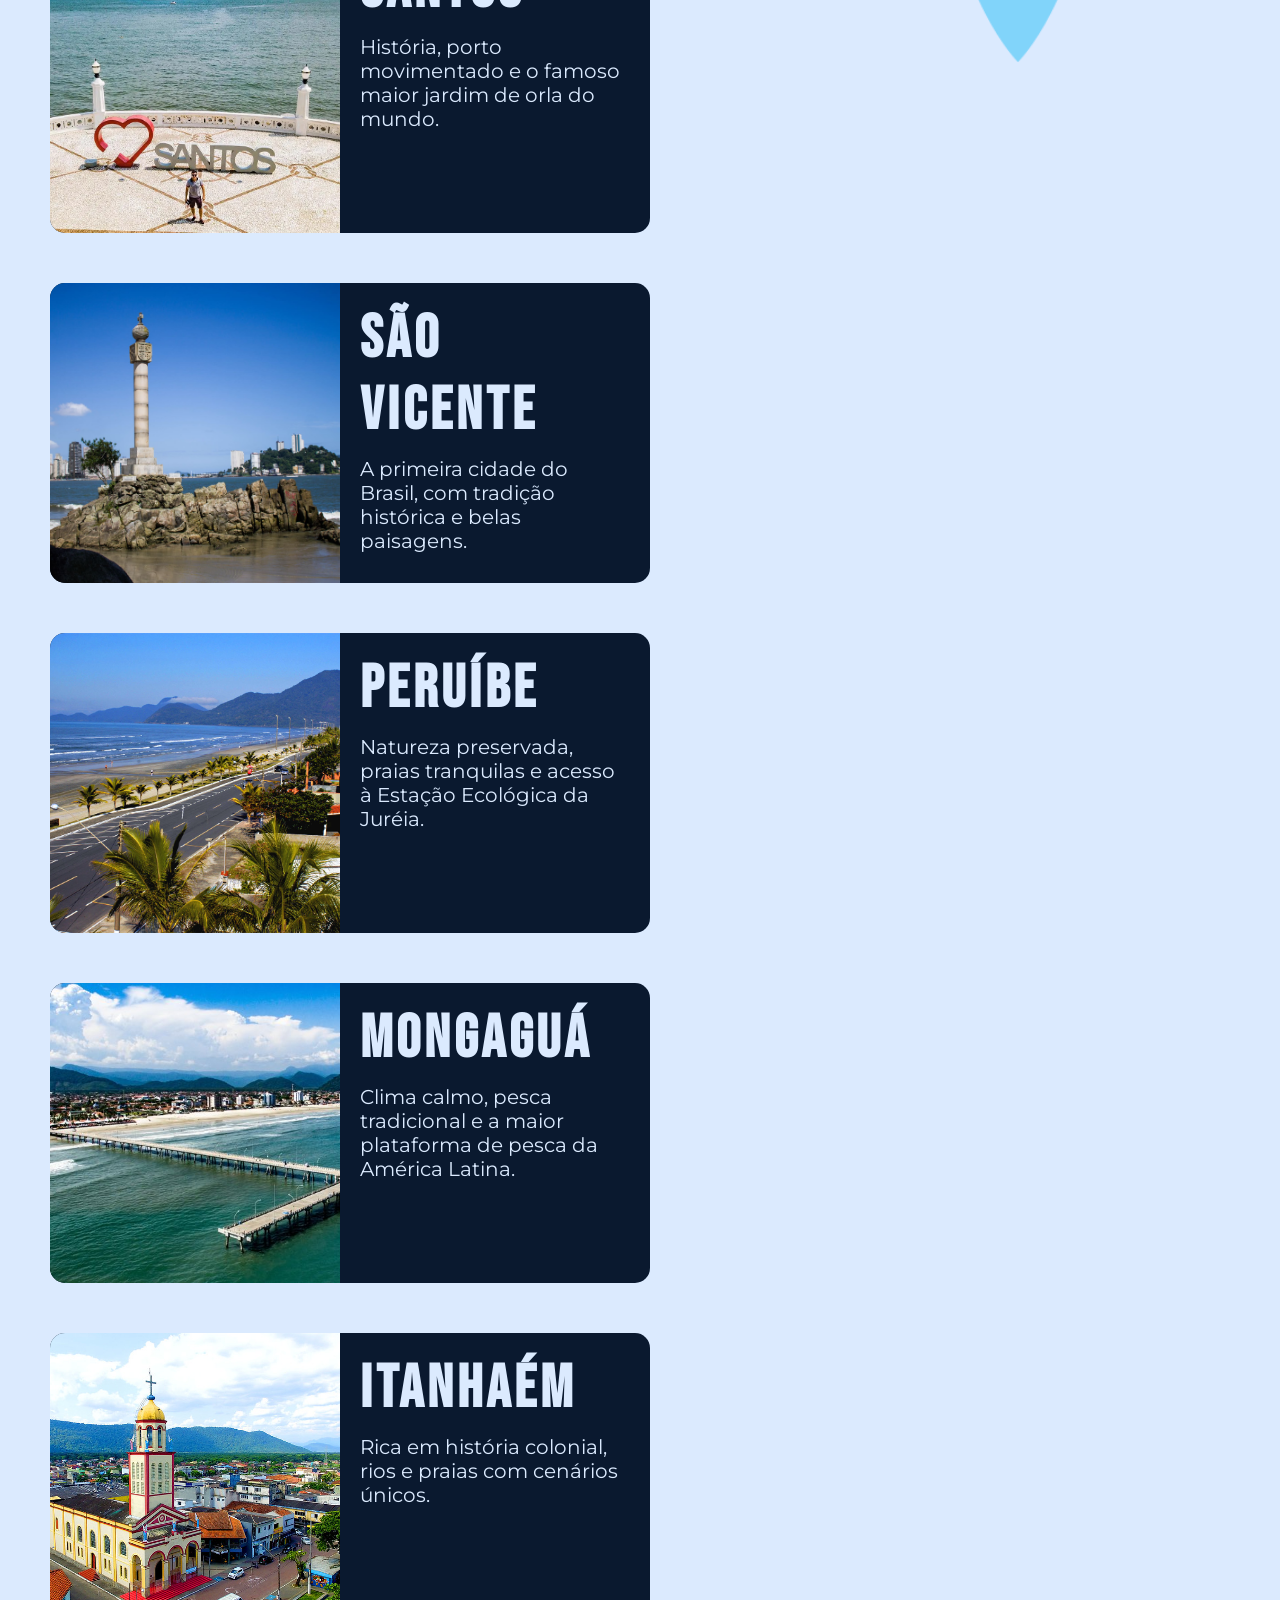
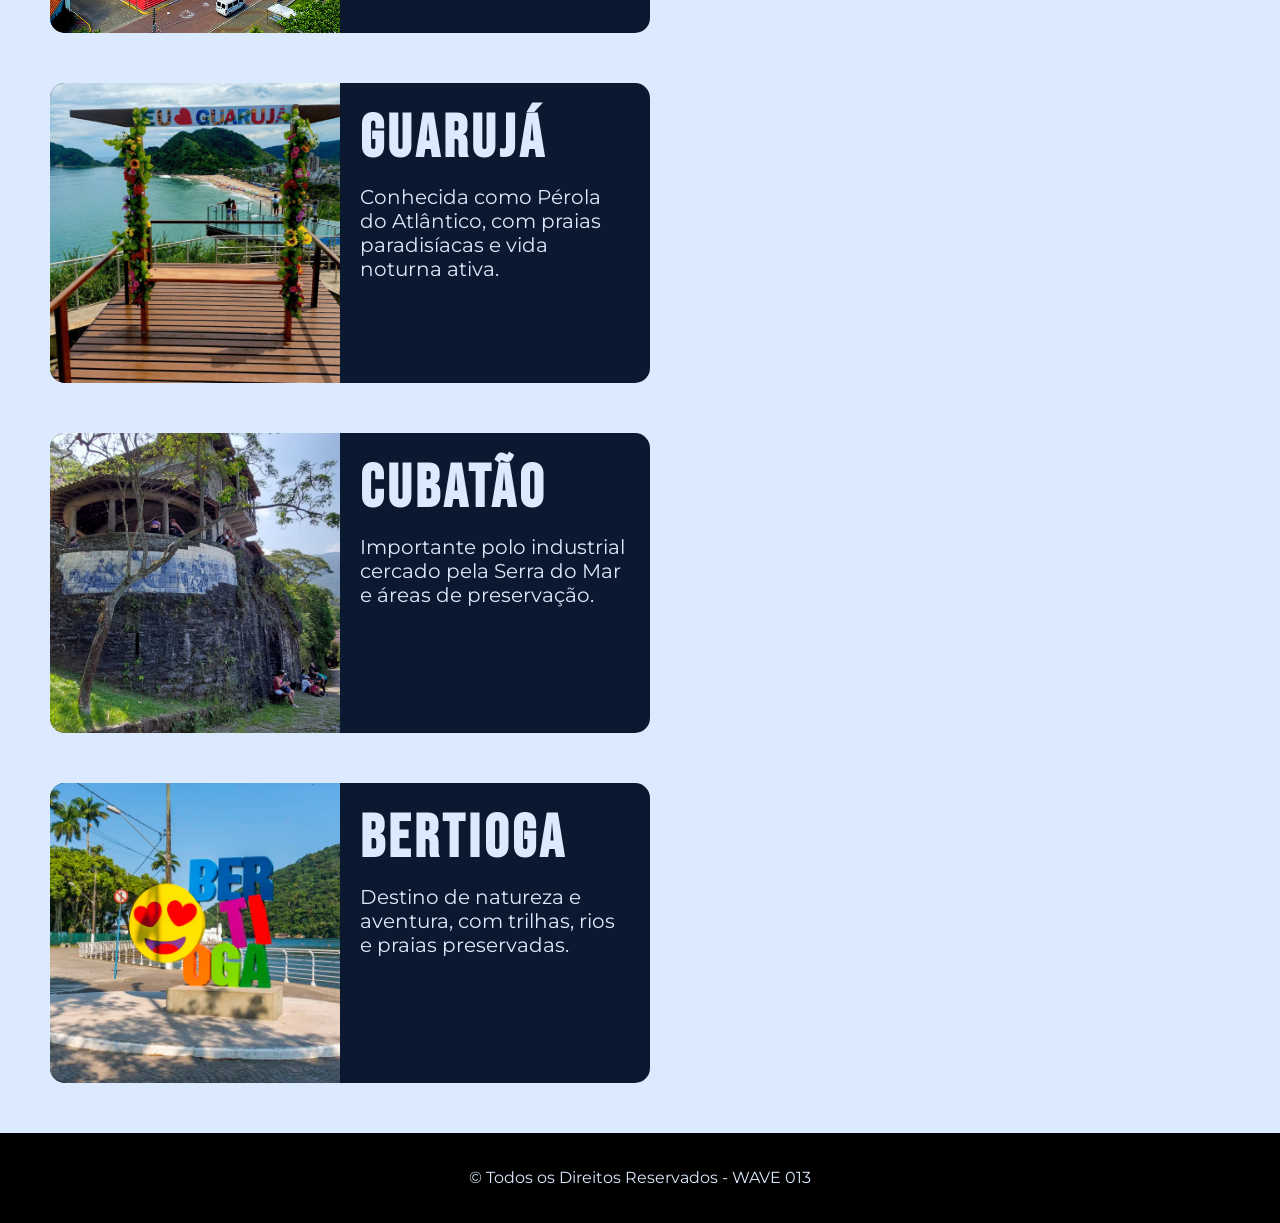
==== commit 15ae91c2: "problema dos menus internos corrijidos" ====
--- a/index.html
+++ b/index.html
@@ -39,7 +39,7 @@
           <p>Navegue pelo litoral paulista!</p>
         </div>
 
-        <ul id="side-bar">
+        <ul id="cities-list">
           <li><a href="./src/pages/praia-grande.html">Praia Grande</a></li>
           <li><a href="./src/pages/santos.html">Santos</a></li>
           <li><a href="./src/pages/sao-vicente.html">São Vicente</a></li>
@@ -111,7 +111,7 @@
                 repeatCount="indefinite"
               />
             </use>
-            <use xlink:href="#wave" opacty=".9">
+            <use xlink:href="#wave" opacty="0.9">
               <animateTransform
                 attributeName="transform"
                 attributeType="XML"
@@ -200,7 +200,7 @@
                 <div class="text-container">
                   <h3>Mongaguá</h3>
                   <p>
-                    Clima calmo, pesca tradicional e o maior plataforma de pesca
+                    Clima calmo, pesca tradicional e a maior plataforma de pesca
                     da América Latina.
                   </p>
                 </div>
--- a/src/css/style.css
+++ b/src/css/style.css
@@ -35,7 +35,7 @@
 }
 
 .header-navigation.dark-theme,
-#side-bar.dark-theme {
+#cities-list.dark-theme {
   background: var(--primary);
 }
 
@@ -164,7 +164,7 @@
   background-image: linear-gradient(to bottom, var(--primary));
 }
 
-#side-bar {
+#cities-list {
   display: flex;
   flex-direction: column;
   align-items: center;
@@ -192,14 +192,14 @@
   }
 }
 
-#side-bar li a {
+#cities-list li a {
   transition: 0.5s all ease;
   cursor: pointer;
   padding: 15px;
   border-radius: 10px;
 }
 
-#side-bar li a:hover {
+#cities-list li a:hover {
   background-color: var(--primary);
 }
 
